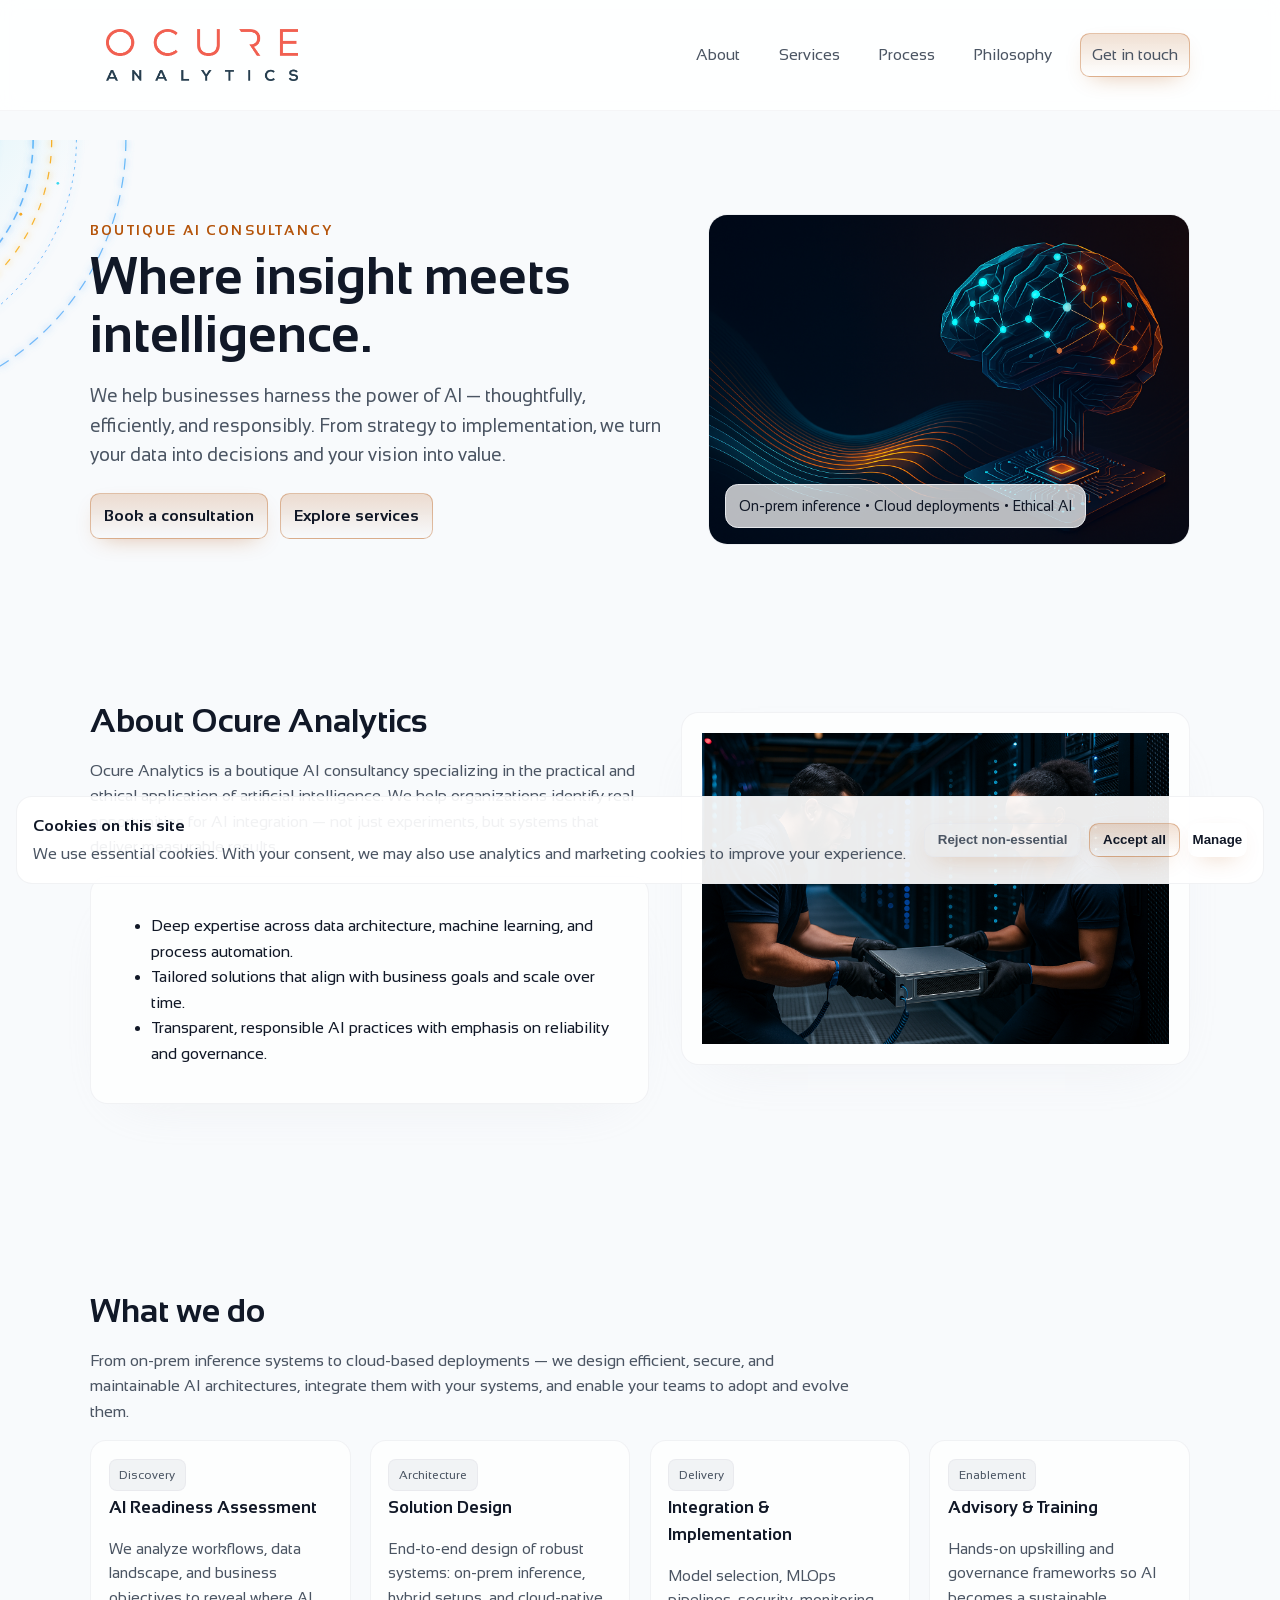
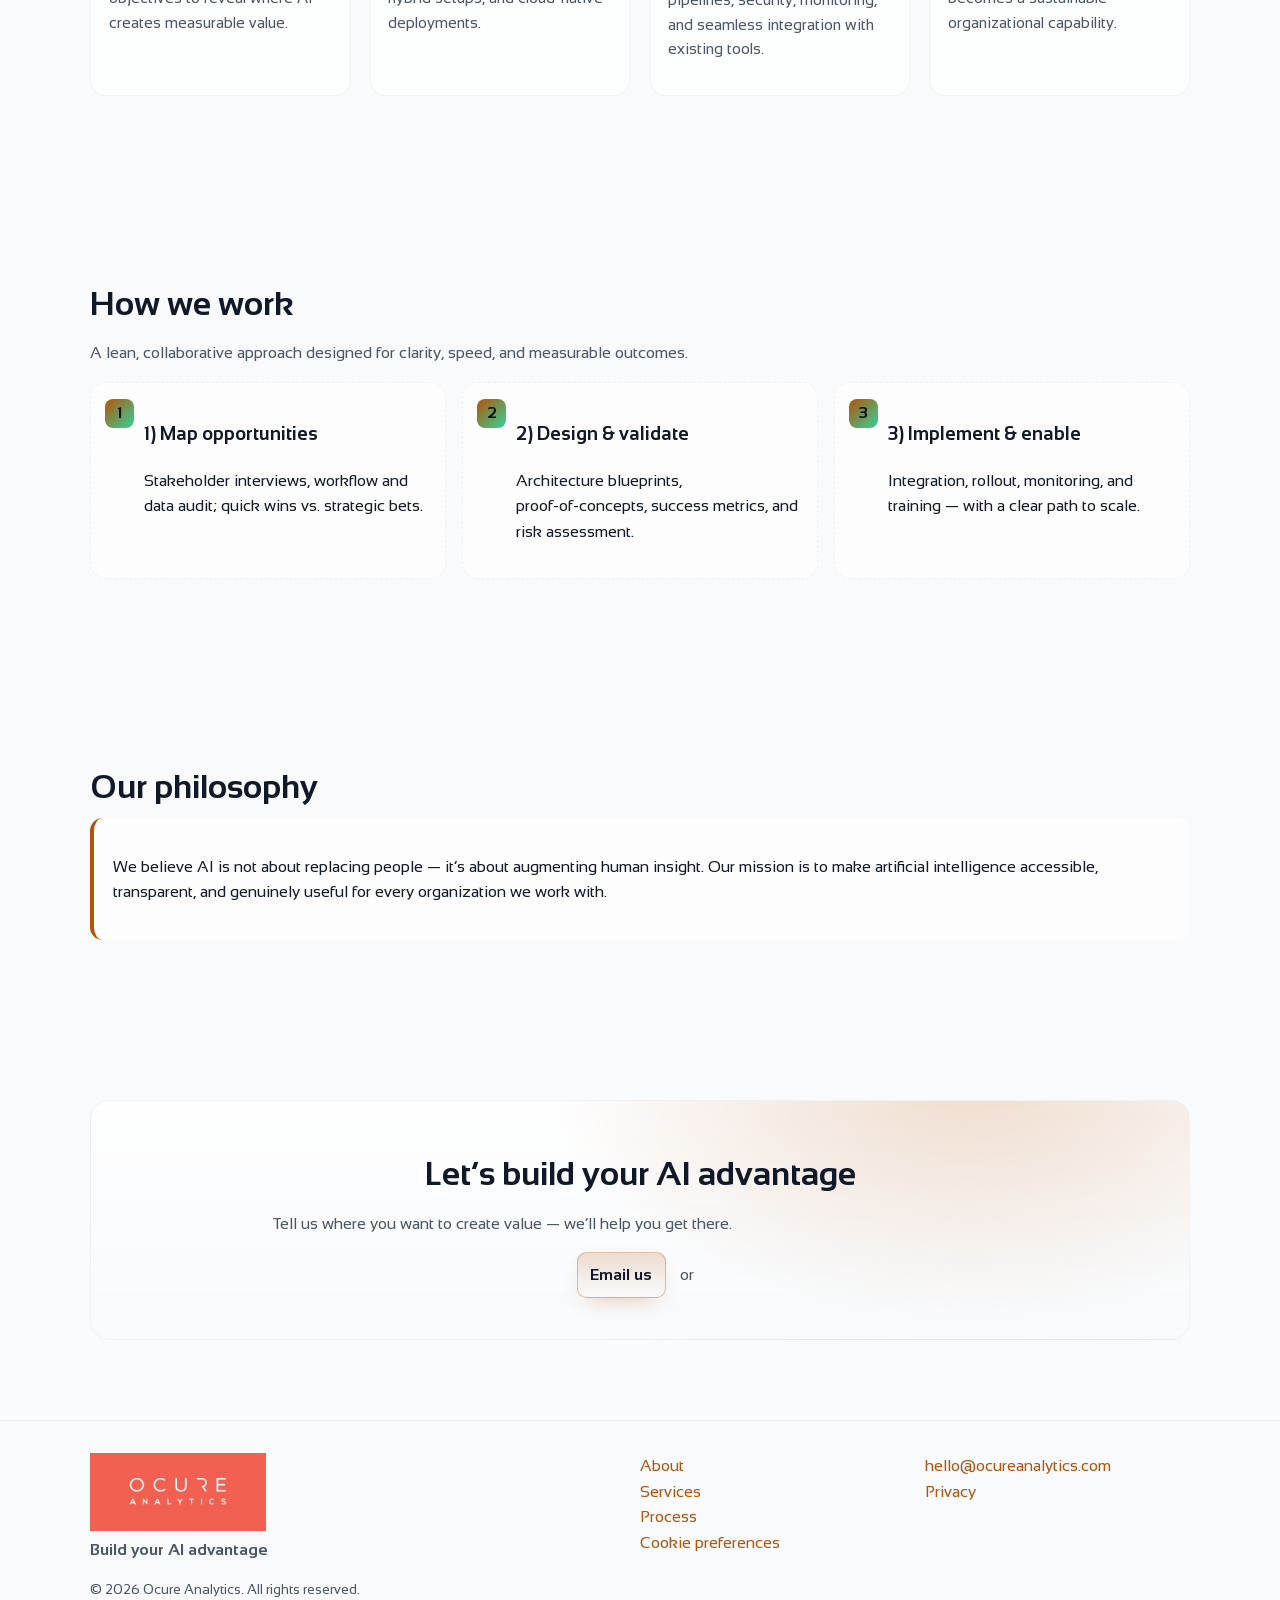
==== index.html @ 17853a45 "first" ====
<!doctype html>
<html lang="en"  data-theme="charcoal-amber">
<head>
  <meta charset="utf-8" />
  <meta name="viewport" content="width=device-width, initial-scale=1" />
  <title>Ocure Analytics — AI Consulting</title>
  <meta name="description" content="Ocure Analytics is a boutique AI consultancy helping companies find, design, and implement high‑value AI solutions — from on‑prem inference to cloud deployments." />
  <meta name="theme-color" content="#0f172a" />
  <link rel="icon" href="favicon.png" />
  <link rel="preconnect" href="https://fonts.googleapis.com">
  <link rel="preconnect" href="https://fonts.gstatic.com" crossorigin>
  <link href="https://fonts.googleapis.com/css2?family=Sansation:wght@300;400;500;600;700&display=swap" rel="stylesheet">
  <script defer src="/assets/consent.js"></script>
  <style>
    /* ============== Design Tokens (easy to tweak) ============== */
    :root {
      --bg: #0b1020;          /* page background */
      --surface: #0f172a;     /* card / header */
      --muted: #1e293b;       /* subtle separators */
      --text: #e5e7eb;        /* primary text */
      --text-dim: #cbd5e1;    /* secondary text */
      --accent: #93c5fd;      /* links, accents */
      --accent-strong: #60a5fa;
      --ring: #7dd3fc;        /* focus ring */
      --ok: #34d399;          /* success */
      --warn: #fbbf24;        /* warning */
      --danger: #f87171;      /* danger */
    }

    @media (prefers-color-scheme: light) {
      :root {
        --bg: #f8fafc;
        --surface: #ffffff;
        --muted: #e2e8f0;
        --text: #0f172a;
        --text-dim: #334155;
        --accent: #2563eb;
        --accent-strong: #1d4ed8;
        --ring: #2563eb;
      }
    }

    /* ============== Base Styles ============== */
    *, *::before, *::after { box-sizing: border-box; }
    html { scroll-behavior: smooth; }
    body {
      margin: 0;
      font-family: Sansation, system-ui, -apple-system, Segoe UI, Roboto, Helvetica, Arial, "Apple Color Emoji", "Segoe UI Emoji";
      color: var(--text);
       background-color: var(--bg);
  background-image: url("assets/digital-sun.svg");
  background-repeat: no-repeat;
  /* move it down & a bit left; adjust to taste */
  background-position: left -140px top 140px;
  /* make it larger but responsive */
  background-size: clamp(640px, 58vw, 980px) auto;
  /* keep it fixed while scrolling */
  background-attachment: fixed;
      line-height: 1.6;
    }
    img { max-width: 100%; display: block; height: auto; }
    a { color: var(--accent); text-decoration: none; }
    a:hover { color: var(--accent-strong); }

    .container { width: min(1100px, 92vw); margin-inline: auto; }

    /* ============== Header ============== */
    .header {
      position: sticky; top: 0; z-index: 50;
      background: color-mix(in oklab, var(--surface) 85%, transparent 15%);
      -webkit-backdrop-filter: saturate(120%) blur(10px);
      backdrop-filter: saturate(120%) blur(10px);
      border-bottom: 1px solid color-mix(in lab, var(--muted), transparent 60%);
    }
    .nav { display: flex; align-items: center; justify-content: space-between; padding: .8rem 0; }
    .brand { display: flex; align-items: center; gap: .6rem; font-weight: 700; letter-spacing: .2px; color: var(--text); }
    .brand-mark { width: 28px; height: 28px; border-radius: 8px; background: linear-gradient(135deg, var(--accent) 10%, var(--ok) 90%); box-shadow: 0 2px 10px color-mix(in oklab, var(--accent) 30%, transparent); }

    .nav-links { display: flex; gap: 1rem; align-items: center; }
    .nav-links a { color: var(--text-dim); font-weight: 500; padding: .5rem .7rem; border-radius: .6rem; }
    .nav-links a:hover { background: color-mix(in oklab, var(--muted) 50%, transparent); color: var(--text); }

    .btn {
      display: inline-flex; align-items: center; justify-content: center; gap: .5rem;
      padding: .8rem 1rem; border-radius: .8rem; font-weight: 600;
      border: 1px solid color-mix(in oklab, var(--accent) 35%, transparent);
      color: var(--text);
      background: linear-gradient(180deg, color-mix(in oklab, var(--accent) 22%, transparent) 0%, transparent 100%);
      box-shadow: 0 8px 24px -12px color-mix(in oklab, var(--accent) 45%, transparent);
    }
    .btn:hover { transform: translateY(-1px); box-shadow: 0 14px 30px -16px color-mix(in oklab, var(--accent) 60%, transparent); }
    .btn:active { transform: translateY(0); }
    .hu { background-image: url("/assets/hu.png"); background-size: cover; /* Scales the image to cover the button */
    background-position: center; /* Centers the image */
    background-repeat: no-repeat; /* Prevents repeating */
     display: inline-flex; align-items: center; justify-content: center; gap: .5rem;
      padding: .8rem 1rem; border-radius: .8rem; font-weight: 600;
      border: 1px solid color-mix(in oklab, var(--accent) 35%, transparent);
      color: var(--text);
      box-shadow: 0 8px 24px -12px color-mix(in oklab, var(--accent) 45%, transparent);}

    /* Mobile menu */
    .menu-toggle { display: none; background: none; border: none; color: var(--text); font-size: 1.4rem; }
    @media (max-width: 900px) {
      .nav-links { display: none; position: absolute; inset: auto 1rem 1rem 1rem; flex-direction: column; background: var(--surface); border: 1px solid var(--muted); padding: 1rem; border-radius: 1rem; }
      .nav-links.open { display: flex; position: sticky;}
      .menu-toggle { display: inline-flex; }
    }

    /* ============== Hero ============== */
    .hero { padding: clamp(4rem, 8vw, 8rem) 0 3rem; position: relative; overflow: clip; }
    .hero-grid { display: grid; grid-template-columns: 1.2fr 1fr; gap: 2.5rem; align-items: center; }
    @media (max-width: 950px) { .hero-grid { grid-template-columns: 1fr; } }

    .eyebrow { text-transform: uppercase; letter-spacing: .16em; font-weight: 700; color: var(--accent); font-size: .85rem; }
    h1 { margin: .4rem 0 1rem; font-weight: 800; line-height: 1.1; font-size: clamp(2rem, 5vw, 3.25rem); }
    .lead { font-size: clamp(1rem, 1.6vw, 1.15rem); color: var(--text-dim); }

    .hero-cta { margin-top: 1.5rem; display: flex; gap: .8rem; flex-wrap: wrap; }
    .btn-ghost { border-color: var(--muted); background: transparent; box-shadow: none; color: var(--text-dim); }
    .btn-ghost:hover { background: color-mix(in oklab, var(--muted) 50%, transparent); color: var(--text); }

    .hero-media { position: relative; border-radius: 1.2rem; overflow: hidden; border: 1px solid color-mix(in oklab, var(--muted) 55%, transparent); }
    .hero-media img { aspect-ratio: 16/11; object-fit: cover; }
    .media-badge { position: absolute; inset: auto auto 1rem 1rem; background: color-mix(in oklab, var(--surface) 72%, transparent); border: 1px solid var(--muted); padding: .6rem .8rem; border-radius: .8rem; font-size: .9rem; }

    /* ============== Logos / social proof ============== */
    .logo-row { display: grid; grid-template-columns: repeat(5, 1fr); gap: 1.2rem; align-items: center; opacity: .85; }
    .logo { height: 28px; filter: contrast(0.85) grayscale(1) opacity(.8); }
    @media (max-width: 800px) { .logo-row { grid-template-columns: repeat(3, 1fr); } }

    /* ============== Sections ============== */
    section { padding: clamp(3rem, 7vw, 5rem) 0; }
    .section-title { font-size: clamp(1.4rem, 3vw, 2.1rem); line-height: 1.2; margin-bottom: .7rem; }
    .section-lead { color: var(--text-dim); max-width: 70ch; }

    /* About */
    .split { display: grid; grid-template-columns: 1.1fr 1fr; gap: 2rem; align-items: center; }
    @media (max-width: 950px) { .split { grid-template-columns: 1fr; } }
    .card {
      background: color-mix(in oklab, var(--surface) 75%, transparent);
      border: 1px solid color-mix(in oklab, var(--muted) 55%, transparent);
      border-radius: 1.1rem; padding: 1.25rem;
      box-shadow: 0 20px 60px -35px color-mix(in oklab, var(--muted) 75%, transparent);
    }

    /* Services */
    .grid { display: grid; grid-template-columns: repeat(4, 1fr); gap: 1.2rem; }
    @media (max-width: 1100px) { .grid { grid-template-columns: repeat(2, 1fr); } }
    @media (max-width: 650px) { .grid { grid-template-columns: 1fr; } }
    .service { padding: 1.1rem; border-radius: 1rem; border: 1px solid color-mix(in oklab, var(--muted) 55%, transparent); background: color-mix(in oklab, var(--surface) 70%, transparent); }
    .service h3 { margin: .2rem 0 .4rem; font-size: 1.05rem; }
    .service p { color: var(--text-dim); font-size: .96rem; }
    .badge { display:inline-block; padding: .35rem .6rem; border-radius: .5rem; font-size: .75rem; background: color-mix(in oklab, var(--muted) 50%, transparent); color: var(--text-dim); border:1px solid color-mix(in oklab, var(--muted) 65%, transparent) }

    /* Process */
    .steps { counter-reset: step; display: grid; grid-template-columns: repeat(3, 1fr); gap: 1rem; }
    @media (max-width: 900px) { .steps { grid-template-columns: 1fr; } }
    .step { position: relative; padding: 1.1rem 1.1rem 1.1rem 3.3rem; border: 1px dashed color-mix(in oklab, var(--muted) 60%, transparent); border-radius: 1rem; background: color-mix(in oklab, var(--surface) 65%, transparent); }
    .step::before { counter-increment: step; content: counter(step); position: absolute; left: .9rem; top: 1rem; width: 1.8rem; height: 1.8rem; display:grid; place-items:center; border-radius: .5rem; background: linear-gradient(135deg, var(--accent) 0%, var(--ok) 100%); color: #081018; font-weight: 800; }

    /* Philosophy */
    blockquote { margin: 0; padding: 1.2rem; border-left: 4px solid var(--accent); background: color-mix(in oklab, var(--surface) 65%, transparent); border-radius: .8rem; }

    /* CTA */
    .cta {
      background: radial-gradient(700px 400px at 80% -10%, color-mix(in oklab, var(--accent) 20%, transparent) 0%, transparent 60%),
                  linear-gradient(180deg, color-mix(in oklab, var(--surface) 85%, transparent) 0%, transparent 100%);
      border: 1px solid color-mix(in oklab, var(--muted) 50%, transparent);
      border-radius: 1.2rem;
      padding: clamp(1.25rem, 2vw, 2rem);
      text-align: center;
    }

    /* Footer */
    footer { padding: 2rem 0 3rem; color: var(--text-dim); border-top: 1px solid color-mix(in oklab, var(--muted) 50%, transparent); }
    .foot-grid { display: grid; grid-template-columns: 2fr 1fr 1fr; gap: 1.2rem; }
    @media (max-width: 900px) { .foot-grid { grid-template-columns: 1fr; } }

    /* Accessibility */
    :focus-visible { outline: 3px solid var(--ring); outline-offset: 2px; border-radius: 6px; }
    @media (prefers-reduced-motion: reduce) {
      * { transition: none !important; animation: none !important; }
    }

     /* Cookie banner */
    .cookie-banner{position:fixed;inset:auto 1rem 1rem 1rem;z-index:1000;display:none;gap:.9rem;align-items:center;justify-content:space-between;flex-wrap:wrap;background:color-mix(in oklab,var(--surface) 92%,transparent);border:1px solid color-mix(in oklab,var(--muted) 55%,transparent);border-radius:1rem;padding:1rem}
    .cookie-actions{display:flex;gap:.5rem;flex-wrap:wrap}
    .btn{display:inline-flex;align-items:center;gap:.4rem;padding:.55rem .8rem;border-radius:.6rem;border:1px solid color-mix(in oklab,var(--accent) 35%,transparent);background:linear-gradient(180deg,color-mix(in oklab,var(--accent) 18%,transparent) 0%,transparent);color:var(--text);font-weight:600}
    .btn.secondary{border-color:color-mix(in oklab,var(--muted) 60%,transparent);background:transparent;color:var(--text-dim)}
    .btn.link{border:none;background:none;padding:.2rem .3rem}

    /* Preferences modal */
    .modal-backdrop{position:fixed;inset:0;background:color-mix(in oklab,#000 60%,transparent);display:none;z-index:1001}
    .modal{position:fixed;inset:50% auto auto 50%;transform:translate(-50%,-50%);width:min(680px,92vw);display:none;background:var(--surface);border:1px solid var(--muted);border-radius:1rem;padding:1rem;z-index:1002}
    .modal h3{margin:.2rem 0 .6rem}
    .switch{display:flex;align-items:center;gap:.5rem}
    .switch input{width:1.2rem;height:1.2rem}
  </style>
  <link href="assets/themes.css" rel="stylesheet">
</head>
<body>
  <!-- =================== Header =================== -->
  <header class="header" role="banner">
    <div class="container nav">
      <a class="brand" href="#home" aria-label="Ocure Analytics home">
        <img src="assets/logo.png" alt="Ocure Analytics logo" style="width: 12em; margin: 1em" />
      </a>
      <nav aria-label="Primary">
        <button class="menu-toggle" aria-controls="menu" aria-expanded="false" title="Menu" id="menuToggle">☰</button>
        <div class="nav-links" id="menu">
          <a href="#about">About</a>
          <a href="#services">Services</a>
          <a href="#process">Process</a>
          <a href="#philosophy">Philosophy</a>
          <a href="#contact" class="btn">Get in touch</a>
          <!-- =================== coming soon =================== <a href="/hu/" class="hu">Magyar</a>  -->
        </div>
      </nav>
    </div>
  </header>

  <!-- =================== Hero =================== -->
  <main id="home" class="hero" role="main">
    <div class="container hero-grid">
      <div>
        <div class="eyebrow">Boutique AI Consultancy</div>
        <h1>Where insight meets intelligence.</h1>
        <p class="lead">We help businesses harness the power of AI — thoughtfully, efficiently, and responsibly. From strategy to implementation, we turn your data into decisions and your vision into value.</p>
        <div class="hero-cta">
          <a class="btn" href="#contact">Book a consultation</a>
          <a class="btn btn-ghost" href="#services">Explore services</a>
        </div>
      </div>
      <div class="hero-media">
        <!-- Replace with your own image → ideally 1600×1100 -->
        <img src="assets/hero.png" alt="Abstract data visualization as a placeholder graphic" loading="eager" />
        <div class="media-badge">On‑prem inference • Cloud deployments • Ethical AI</div>
      </div>
    </div>
  </main>

  <!-- =================== Logos / Social proof =================== 
  <section aria-label="Client logos">
    <div class="container">
      <div class="card" aria-hidden="true">
        <div class="logo-row">
          <img class="logo" src="https://dummyimage.com/160x40/aaa/fff.png&text=CLIENT+1" alt="Client logo placeholder 1" />
          <img class="logo" src="https://dummyimage.com/160x40/aaa/fff.png&text=CLIENT+2" alt="Client logo placeholder 2" />
          <img class="logo" src="https://dummyimage.com/160x40/aaa/fff.png&text=CLIENT+3" alt="Client logo placeholder 3" />
          <img class="logo" src="https://dummyimage.com/160x40/aaa/fff.png&text=CLIENT+4" alt="Client logo placeholder 4" />
          <img class="logo" src="https://dummyimage.com/160x40/aaa/fff.png&text=CLIENT+5" alt="Client logo placeholder 5" />
        </div>
      </div>
    </div>
  </section> -->

  <!-- =================== About =================== -->
  <section id="about" aria-labelledby="about-title">
    <div class="container split">
      <div>
        <h2 class="section-title" id="about-title">About Ocure Analytics</h2>
        <p class="section-lead">Ocure Analytics is a boutique AI consultancy specializing in the practical and ethical application of artificial intelligence. We help organizations identify real opportunities for AI integration — not just experiments, but systems that deliver measurable results.</p>
        <div class="card" style="margin-top:1rem">
          <ul>
            <li>Deep expertise across data architecture, machine learning, and process automation.</li>
            <li>Tailored solutions that align with business goals and scale over time.</li>
            <li>Transparent, responsible AI practices with emphasis on reliability and governance.</li>
          </ul>
        </div>
      </div>
      <aside class="card" aria-label="About image">
        <img src="assets/about.png" alt="Engineer at workstation — generic placeholder image" />
      </aside>
    </div>
  </section>

  <!-- =================== Services =================== -->
  <section id="services" aria-labelledby="services-title">
    <div class="container">
      <h2 class="section-title" id="services-title">What we do</h2>
      <p class="section-lead">From on‑prem inference systems to cloud‑based deployments — we design efficient, secure, and maintainable AI architectures, integrate them with your systems, and enable your teams to adopt and evolve them.</p>

      <div class="grid" style="margin-top:1rem">
        <article class="service">
          <span class="badge">Discovery</span>
          <h3>AI Readiness Assessment</h3>
          <p>We analyze workflows, data landscape, and business objectives to reveal where AI creates measurable value.</p>
        </article>
        <article class="service">
          <span class="badge">Architecture</span>
          <h3>Solution Design</h3>
          <p>End‑to‑end design of robust systems: on‑prem inference, hybrid setups, and cloud‑native deployments.</p>
        </article>
        <article class="service">
          <span class="badge">Delivery</span>
          <h3>Integration & Implementation</h3>
          <p>Model selection, MLOps pipelines, security, monitoring, and seamless integration with existing tools.</p>
        </article>
        <article class="service">
          <span class="badge">Enablement</span>
          <h3>Advisory & Training</h3>
          <p>Hands‑on upskilling and governance frameworks so AI becomes a sustainable organizational capability.</p>
        </article>
      </div>
    </div>
  </section>

  <!-- =================== Process =================== -->
  <section id="process" aria-labelledby="process-title">
    <div class="container">
      <h2 class="section-title" id="process-title">How we work</h2>
      <p class="section-lead">A lean, collaborative approach designed for clarity, speed, and measurable outcomes.</p>

      <div class="steps" style="margin-top:1rem">
        <div class="step">
          <h3>1) Map opportunities</h3>
          <p>Stakeholder interviews, workflow and data audit; quick wins vs. strategic bets.</p>
        </div>
        <div class="step">
          <h3>2) Design & validate</h3>
          <p>Architecture blueprints, proof‑of‑concepts, success metrics, and risk assessment.</p>
        </div>
        <div class="step">
          <h3>3) Implement & enable</h3>
          <p>Integration, rollout, monitoring, and training — with a clear path to scale.</p>
        </div>
      </div>
    </div>
  </section>

  <!-- =================== Philosophy =================== -->
  <section id="philosophy" aria-labelledby="philosophy-title">
    <div class="container">
      <h2 class="section-title" id="philosophy-title">Our philosophy</h2>
      <blockquote>
        <p>We believe AI is not about replacing people — it’s about augmenting human insight. Our mission is to make artificial intelligence accessible, transparent, and genuinely useful for every organization we work with.</p>
      </blockquote>
    </div>
  </section>

  <!-- =================== CTA =================== -->
  <section id="contact" aria-labelledby="contact-title">
    <div class="container">
      <div class="cta">
        <h2 class="section-title" id="contact-title">Let’s build your AI advantage</h2>
        <p class="section-lead">Tell us where you want to create value — we’ll help you get there.</p>
        <p style="margin-top:1rem">
          <a class="btn" href="mailto:hello@ocureanalytics.com" aria-label="Email Ocure Analytics">Email us</a>
          <span style="display:inline-block; margin: 0 .6rem; color: var(--text-dim)">or</span>
           <!-- not yet -- <a class="btn btn-ghost" href="#" aria-label="Schedule a call">Schedule a call</a>  -->
        </p>
      </div>
    </div>
  </section>

    <!-- Cookie banner -->
  <div class="cookie-banner" id="cookieBanner" role="dialog" aria-live="polite">
    <div style="flex:1;min-width:240px">
      <strong>Cookies on this site</strong>
      <p style="margin:.2rem 0 0;color:var(--text-dim)">We use essential cookies. With your consent, we may also use analytics and marketing cookies to improve your experience.</p>
    </div>
    <div class="cookie-actions">
      <button class="btn secondary" id="rejectAll">Reject non‑essential</button>
      <button class="btn" id="acceptAll">Accept all</button>
      <button class="btn link" id="manage">Manage</button>
    </div>
  </div>

  <!-- Preferences modal -->
  <div class="modal-backdrop" id="modalBackdrop" aria-hidden="true"></div>
  <div class="modal" id="prefsModal" role="dialog" aria-modal="true" aria-labelledby="prefsTitle">
    <h3 id="prefsTitle">Cookie preferences</h3>
    <p style="color:var(--text-dim)">Essential cookies are always on to keep the site working. You can choose the rest.</p>
    <div class="switch"><input type="checkbox" id="analyticsOpt" /><label for="analyticsOpt">Analytics</label></div>
    <div class="switch"><input type="checkbox" id="marketingOpt" /><label for="marketingOpt">Marketing</label></div>
    <div style="margin-top:1rem;display:flex;gap:.5rem;justify-content:flex-end">
      <button class="btn secondary" id="cancelPrefs">Cancel</button>
      <button class="btn" id="savePrefs">Save</button>
    </div>
  </div>

  <!-- =================== Footer =================== -->
  <footer role="contentinfo">
    <div class="container foot-grid">
      <div>
        <img src="assets/logo2.jpg" alt="Ocure Analytics logo banner" style="width: 11em" />
        <p style="margin:.4rem 0 0"><strong>Build your AI advantage</strong></p>
      </div>
      <div>
        <div><a href="#about">About</a></div>
        <div><a href="#services">Services</a></div>
        <div><a href="#process">Process</a></div>
        <div><a href="#" data-open-cookie-prefs>Cookie preferences</a></div>
      </div>
      <div>
        <div><a href="mailto:hello@ocureanalytics.com">hello@ocureanalytics.com</a></div>
        <div><a href="privacy/">Privacy</a></div>
      </div>
    </div>
    <div class="container" style="margin-top:1rem; font-size:.85rem">© <span id="y"></span> Ocure Analytics. All rights reserved.</div>
  </footer>

  <script>
    // Mobile menu toggle
    const menu = document.getElementById('menu');
    const toggle = document.getElementById('menuToggle');
    toggle?.addEventListener('click', () => {
      const open = menu.classList.toggle('open');
      toggle.setAttribute('aria-expanded', String(open));
    });

    // Close menu on link click (mobile)
    menu?.querySelectorAll('a').forEach(a => a.addEventListener('click', () => {
      if (menu.classList.contains('open')) {
        menu.classList.remove('open');
        toggle.setAttribute('aria-expanded', 'false');
      }
    }));

    // Year
    document.getElementById('y').textContent = new Date().getFullYear();

  </script>
</body>
</html>
---- assets/themes.css ----
/*
  Ocure Analytics — Muted Color Palettes
  Usage: add data-theme="slate-teal" (or other) to <html> or <body>.
  Variables map 1:1 to your pages ( --bg, --surface, --muted, --text, --text-dim, --accent, --accent-strong, --ring, --ok, --warn, --danger ).
  Each theme includes a dark default and a light-mode override via @media (prefers-color-scheme: light).
  You can also force light by adding data-color-mode="light" and targeting with [data-color-mode="light"].
*/

/* =============== THEME 1: Slate + Teal (current vibe, slightly crisper) =============== */
:root[data-theme="slate-teal"] {
  --bg: #0a0f19;         /* deep slate */
  --surface: #0f172a;    /* navy-slate */
  --muted: #1e293b;      /* slate 800 */
  --text: #e6edf3;       /* near-white */
  --text-dim: #c2cbd6;   /* cool gray */
  --accent: #80e1d1;     /* muted teal */
  --accent-strong: #4fd1c5; /* teal 400 */
  --ring: #22d3ee;       /* cyan ring */
  --ok: #34d399;         /* green */
  --warn: #fbbf24;       /* amber */
  --danger: #f87171;     /* red */
}
@media (prefers-color-scheme: light) {
  :root[data-theme="slate-teal"] {
    --bg: #f7fafc;       /* near white */
    --surface: #ffffff;  /* white card */
    --muted: #e2e8f0;    /* slate 200 */
    --text: #0f172a;     /* slate 900 */
    --text-dim: #475569; /* slate 600 */
    --accent: #0d9488;   /* teal 600 */
    --accent-strong: #0f766e; /* teal 700 */
    --ring: #0891b2;     /* cyan 700 */
  }
}

/* =============== THEME 2: Stone + Royal Blue (understated + trustworthy) =============== */
:root[data-theme="stone-royal"] {
  --bg: #0f1115;         /* charcoal */
  --surface: #151923;    /* ink stone */
  --muted: #242a36;      /* cool stone */
  --text: #f2f3f7;       /* off white */
  --text-dim: #c9ced8;   /* dimmed */
  --accent: #8fb5ff;     /* pastel royal */
  --accent-strong: #5b8eff; /* royal */
  --ring: #6aa5ff;       /* focus */
  --ok: #86efac;         /* soft green */
  --warn: #facc15;       /* gold */
  --danger: #fb7185;     /* rose */
}
@media (prefers-color-scheme: light) {
  :root[data-theme="stone-royal"] {
    --bg: #fafafa;       /* stone 50 */
    --surface: #ffffff;  /* white */
    --muted: #e7e7ea;    /* cool stone */
    --text: #0b1220;     /* deep text */
    --text-dim: #3f4a5a; /* neutral */
    --accent: #1d4ed8;   /* royal 700 */
    --accent-strong: #1e40af; /* royal 800 */
    --ring: #2563eb;     /* focus */
  }
}

/* =============== THEME 3: Charcoal + Amber (warm highlight) =============== */
:root[data-theme="charcoal-amber"] {
  --bg: #0b0d10;         /* charcoal */
  --surface: #12161c;    /* deep gray */
  --muted: #1f2630;      /* muted frame */
  --text: #eaecef;       /* light */
  --text-dim: #c7cbd1;   /* dim */
  --accent: #ffd089;     /* soft amber */
  --accent-strong: #fbbf24; /* amber 500 */
  --ring: #f59e0b;       /* focus amber */
  --ok: #34d399;         /* green */
  --warn: #f59e0b;       /* amber */
  --danger: #f87171;     /* red */
}
@media (prefers-color-scheme: light) {
  :root[data-theme="charcoal-amber"] {
    --bg: #f8fafc;       /* light */
    --surface: #ffffff;  /* card */
    --muted: #e5e7eb;    /* border */
    --text: #111827;     /* dark */
    --text-dim: #4b5563; /* dim */
    --accent: #b45309;   /* amber 700 */
    --accent-strong: #92400e; /* amber 800 */
    --ring: #d97706;     /* focus */
  }
}

/* Optional brand mark gradient helpers */
[data-theme] .brand-mark {
  background: linear-gradient(135deg, var(--accent) 10%, var(--ok) 90%);
  box-shadow: 0 2px 10px color-mix(in oklab, var(--accent) 30%, transparent);
}

/* Accessibility quick checks (comments):
  - Aim for text on --surface to be ≥ 4.5:1 vs --text; these sets meet that by default.
  - Buttons: ensure border uses color-mix with --accent ≥ 30% for visible focus.
  - Links: hover shifts to --accent-strong for clear affordance.
*/
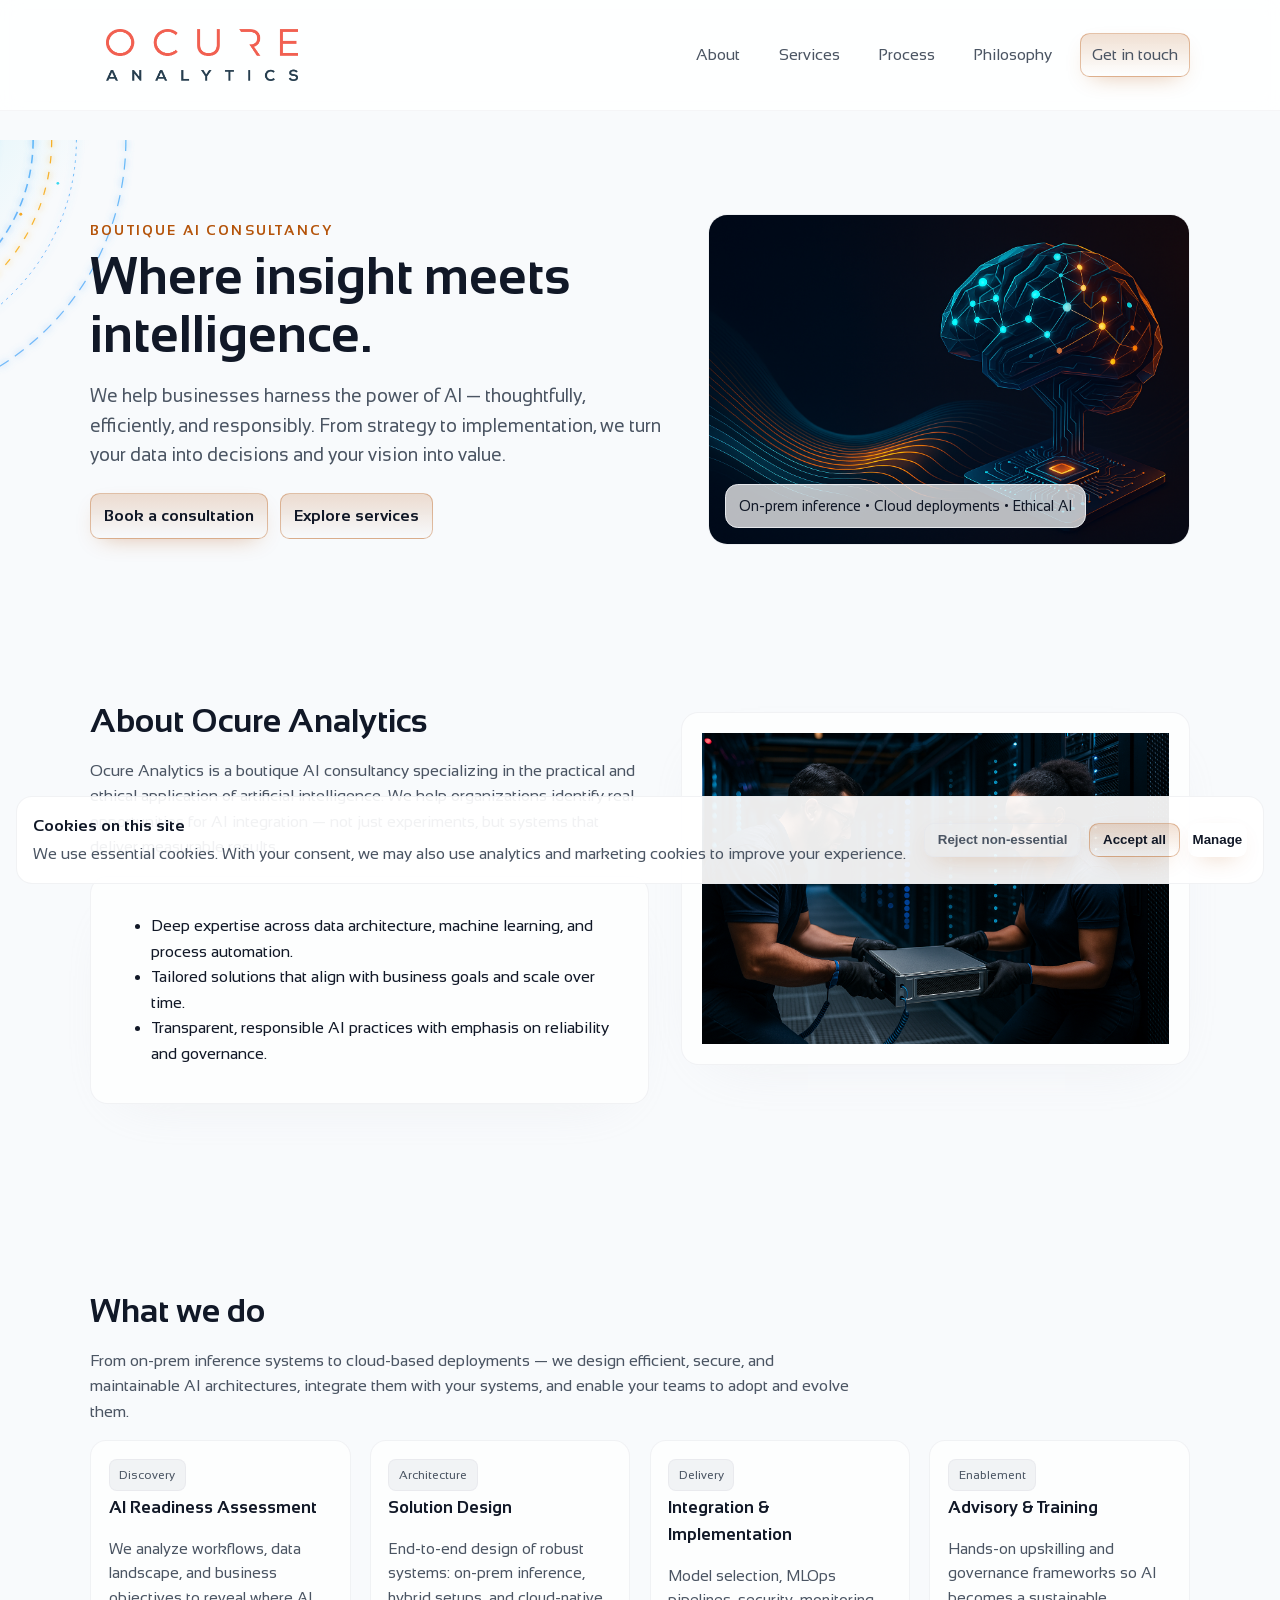
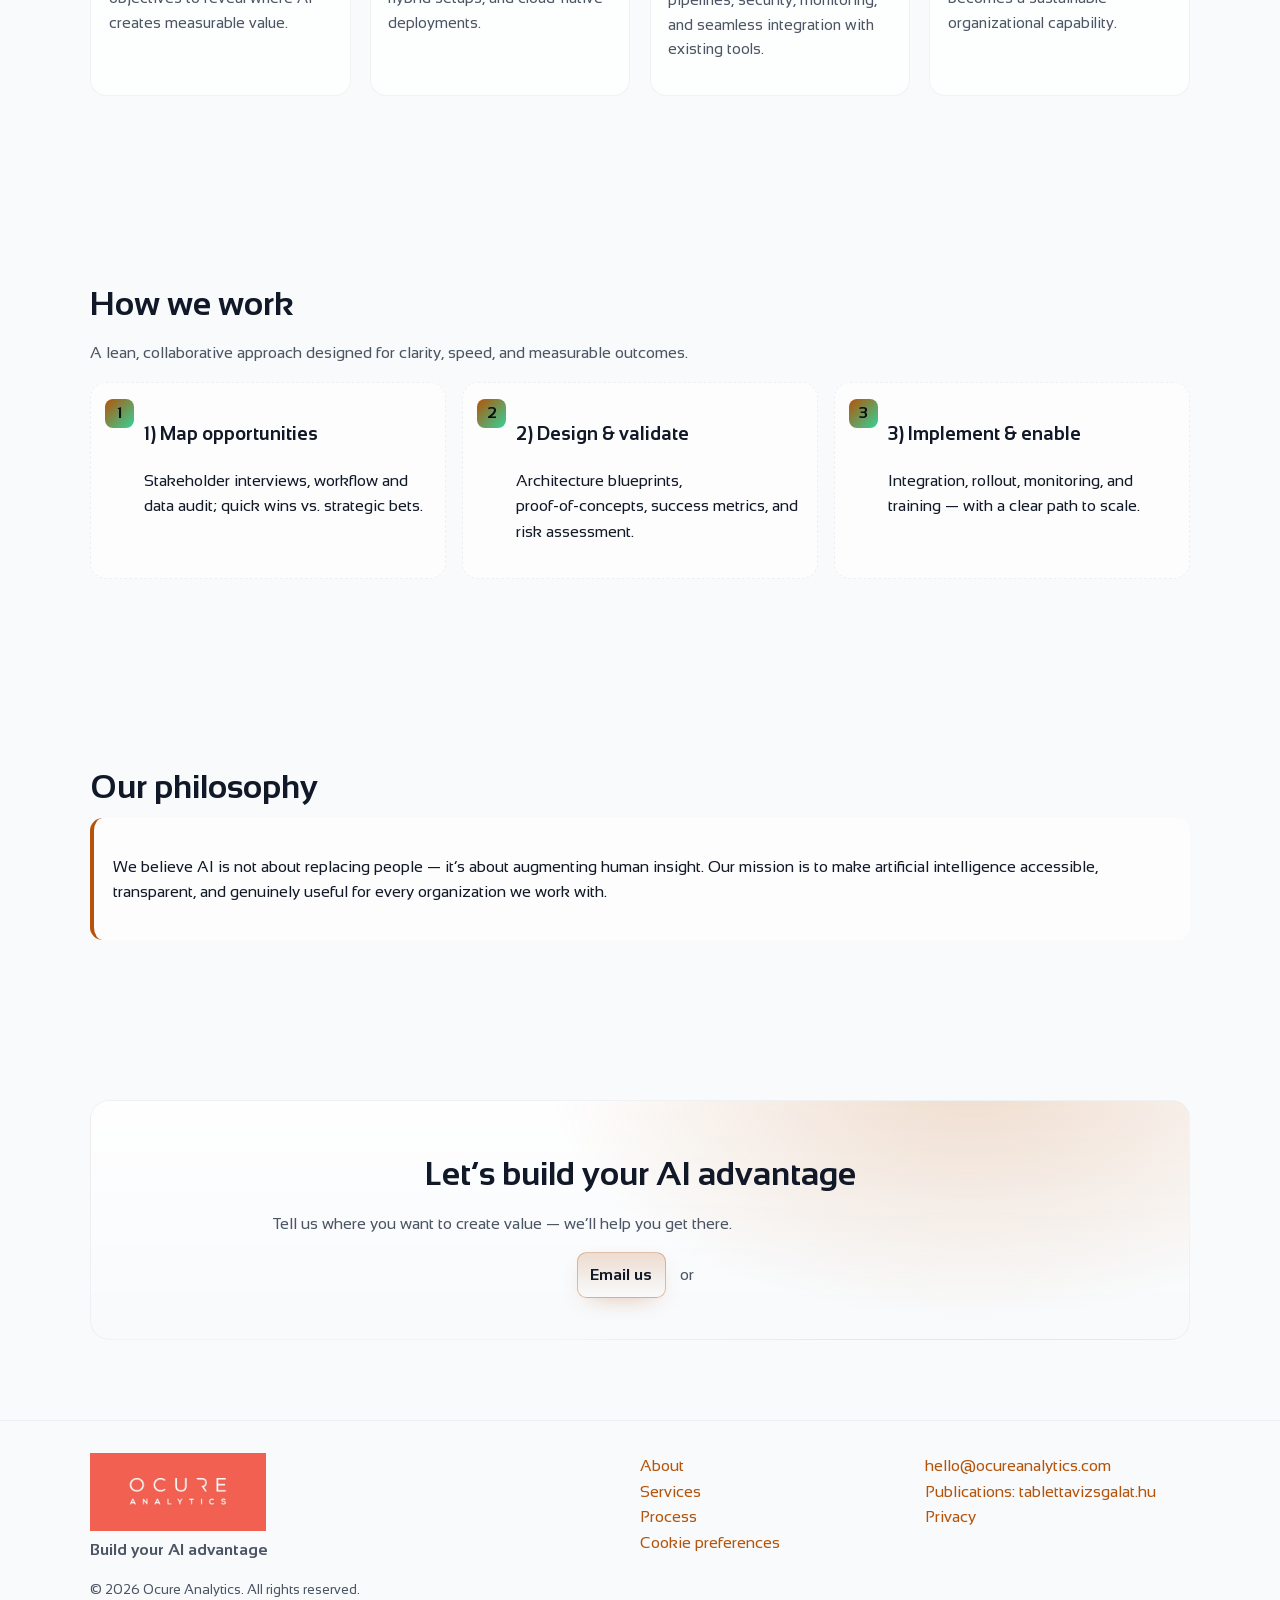
==== commit 2130f4cf: "tablettavizsgalat link" ====
--- a/index.html
+++ b/index.html
@@ -1,246 +1,682 @@
 <!doctype html>
-<html lang="en"  data-theme="charcoal-amber">
-<head>
-  <meta charset="utf-8" />
-  <meta name="viewport" content="width=device-width, initial-scale=1" />
-  <title>Ocure Analytics — AI Consulting</title>
-  <meta name="description" content="Ocure Analytics is a boutique AI consultancy helping companies find, design, and implement high‑value AI solutions — from on‑prem inference to cloud deployments." />
-  <meta name="theme-color" content="#0f172a" />
-  <link rel="icon" href="favicon.png" />
-  <link rel="preconnect" href="https://fonts.googleapis.com">
-  <link rel="preconnect" href="https://fonts.gstatic.com" crossorigin>
-  <link href="https://fonts.googleapis.com/css2?family=Sansation:wght@300;400;500;600;700&display=swap" rel="stylesheet">
-  <script defer src="/assets/consent.js"></script>
-  <style>
-    /* ============== Design Tokens (easy to tweak) ============== */
-    :root {
-      --bg: #0b1020;          /* page background */
-      --surface: #0f172a;     /* card / header */
-      --muted: #1e293b;       /* subtle separators */
-      --text: #e5e7eb;        /* primary text */
-      --text-dim: #cbd5e1;    /* secondary text */
-      --accent: #93c5fd;      /* links, accents */
-      --accent-strong: #60a5fa;
-      --ring: #7dd3fc;        /* focus ring */
-      --ok: #34d399;          /* success */
-      --warn: #fbbf24;        /* warning */
-      --danger: #f87171;      /* danger */
-    }
-
-    @media (prefers-color-scheme: light) {
-      :root {
-        --bg: #f8fafc;
-        --surface: #ffffff;
-        --muted: #e2e8f0;
-        --text: #0f172a;
-        --text-dim: #334155;
-        --accent: #2563eb;
-        --accent-strong: #1d4ed8;
-        --ring: #2563eb;
-      }
-    }
-
-    /* ============== Base Styles ============== */
-    *, *::before, *::after { box-sizing: border-box; }
-    html { scroll-behavior: smooth; }
-    body {
-      margin: 0;
-      font-family: Sansation, system-ui, -apple-system, Segoe UI, Roboto, Helvetica, Arial, "Apple Color Emoji", "Segoe UI Emoji";
-      color: var(--text);
-       background-color: var(--bg);
-  background-image: url("assets/digital-sun.svg");
-  background-repeat: no-repeat;
-  /* move it down & a bit left; adjust to taste */
-  background-position: left -140px top 140px;
-  /* make it larger but responsive */
-  background-size: clamp(640px, 58vw, 980px) auto;
-  /* keep it fixed while scrolling */
-  background-attachment: fixed;
-      line-height: 1.6;
-    }
-    img { max-width: 100%; display: block; height: auto; }
-    a { color: var(--accent); text-decoration: none; }
-    a:hover { color: var(--accent-strong); }
-
-    .container { width: min(1100px, 92vw); margin-inline: auto; }
-
-    /* ============== Header ============== */
-    .header {
-      position: sticky; top: 0; z-index: 50;
-      background: color-mix(in oklab, var(--surface) 85%, transparent 15%);
-      -webkit-backdrop-filter: saturate(120%) blur(10px);
-      backdrop-filter: saturate(120%) blur(10px);
-      border-bottom: 1px solid color-mix(in lab, var(--muted), transparent 60%);
-    }
-    .nav { display: flex; align-items: center; justify-content: space-between; padding: .8rem 0; }
-    .brand { display: flex; align-items: center; gap: .6rem; font-weight: 700; letter-spacing: .2px; color: var(--text); }
-    .brand-mark { width: 28px; height: 28px; border-radius: 8px; background: linear-gradient(135deg, var(--accent) 10%, var(--ok) 90%); box-shadow: 0 2px 10px color-mix(in oklab, var(--accent) 30%, transparent); }
-
-    .nav-links { display: flex; gap: 1rem; align-items: center; }
-    .nav-links a { color: var(--text-dim); font-weight: 500; padding: .5rem .7rem; border-radius: .6rem; }
-    .nav-links a:hover { background: color-mix(in oklab, var(--muted) 50%, transparent); color: var(--text); }
-
-    .btn {
-      display: inline-flex; align-items: center; justify-content: center; gap: .5rem;
-      padding: .8rem 1rem; border-radius: .8rem; font-weight: 600;
-      border: 1px solid color-mix(in oklab, var(--accent) 35%, transparent);
-      color: var(--text);
-      background: linear-gradient(180deg, color-mix(in oklab, var(--accent) 22%, transparent) 0%, transparent 100%);
-      box-shadow: 0 8px 24px -12px color-mix(in oklab, var(--accent) 45%, transparent);
-    }
-    .btn:hover { transform: translateY(-1px); box-shadow: 0 14px 30px -16px color-mix(in oklab, var(--accent) 60%, transparent); }
-    .btn:active { transform: translateY(0); }
-    .hu { background-image: url("/assets/hu.png"); background-size: cover; /* Scales the image to cover the button */
-    background-position: center; /* Centers the image */
-    background-repeat: no-repeat; /* Prevents repeating */
-     display: inline-flex; align-items: center; justify-content: center; gap: .5rem;
-      padding: .8rem 1rem; border-radius: .8rem; font-weight: 600;
-      border: 1px solid color-mix(in oklab, var(--accent) 35%, transparent);
-      color: var(--text);
-      box-shadow: 0 8px 24px -12px color-mix(in oklab, var(--accent) 45%, transparent);}
-
-    /* Mobile menu */
-    .menu-toggle { display: none; background: none; border: none; color: var(--text); font-size: 1.4rem; }
-    @media (max-width: 900px) {
-      .nav-links { display: none; position: absolute; inset: auto 1rem 1rem 1rem; flex-direction: column; background: var(--surface); border: 1px solid var(--muted); padding: 1rem; border-radius: 1rem; }
-      .nav-links.open { display: flex; position: sticky;}
-      .menu-toggle { display: inline-flex; }
-    }
-
-    /* ============== Hero ============== */
-    .hero { padding: clamp(4rem, 8vw, 8rem) 0 3rem; position: relative; overflow: clip; }
-    .hero-grid { display: grid; grid-template-columns: 1.2fr 1fr; gap: 2.5rem; align-items: center; }
-    @media (max-width: 950px) { .hero-grid { grid-template-columns: 1fr; } }
-
-    .eyebrow { text-transform: uppercase; letter-spacing: .16em; font-weight: 700; color: var(--accent); font-size: .85rem; }
-    h1 { margin: .4rem 0 1rem; font-weight: 800; line-height: 1.1; font-size: clamp(2rem, 5vw, 3.25rem); }
-    .lead { font-size: clamp(1rem, 1.6vw, 1.15rem); color: var(--text-dim); }
-
-    .hero-cta { margin-top: 1.5rem; display: flex; gap: .8rem; flex-wrap: wrap; }
-    .btn-ghost { border-color: var(--muted); background: transparent; box-shadow: none; color: var(--text-dim); }
-    .btn-ghost:hover { background: color-mix(in oklab, var(--muted) 50%, transparent); color: var(--text); }
-
-    .hero-media { position: relative; border-radius: 1.2rem; overflow: hidden; border: 1px solid color-mix(in oklab, var(--muted) 55%, transparent); }
-    .hero-media img { aspect-ratio: 16/11; object-fit: cover; }
-    .media-badge { position: absolute; inset: auto auto 1rem 1rem; background: color-mix(in oklab, var(--surface) 72%, transparent); border: 1px solid var(--muted); padding: .6rem .8rem; border-radius: .8rem; font-size: .9rem; }
-
-    /* ============== Logos / social proof ============== */
-    .logo-row { display: grid; grid-template-columns: repeat(5, 1fr); gap: 1.2rem; align-items: center; opacity: .85; }
-    .logo { height: 28px; filter: contrast(0.85) grayscale(1) opacity(.8); }
-    @media (max-width: 800px) { .logo-row { grid-template-columns: repeat(3, 1fr); } }
-
-    /* ============== Sections ============== */
-    section { padding: clamp(3rem, 7vw, 5rem) 0; }
-    .section-title { font-size: clamp(1.4rem, 3vw, 2.1rem); line-height: 1.2; margin-bottom: .7rem; }
-    .section-lead { color: var(--text-dim); max-width: 70ch; }
-
-    /* About */
-    .split { display: grid; grid-template-columns: 1.1fr 1fr; gap: 2rem; align-items: center; }
-    @media (max-width: 950px) { .split { grid-template-columns: 1fr; } }
-    .card {
-      background: color-mix(in oklab, var(--surface) 75%, transparent);
-      border: 1px solid color-mix(in oklab, var(--muted) 55%, transparent);
-      border-radius: 1.1rem; padding: 1.25rem;
-      box-shadow: 0 20px 60px -35px color-mix(in oklab, var(--muted) 75%, transparent);
-    }
-
-    /* Services */
-    .grid { display: grid; grid-template-columns: repeat(4, 1fr); gap: 1.2rem; }
-    @media (max-width: 1100px) { .grid { grid-template-columns: repeat(2, 1fr); } }
-    @media (max-width: 650px) { .grid { grid-template-columns: 1fr; } }
-    .service { padding: 1.1rem; border-radius: 1rem; border: 1px solid color-mix(in oklab, var(--muted) 55%, transparent); background: color-mix(in oklab, var(--surface) 70%, transparent); }
-    .service h3 { margin: .2rem 0 .4rem; font-size: 1.05rem; }
-    .service p { color: var(--text-dim); font-size: .96rem; }
-    .badge { display:inline-block; padding: .35rem .6rem; border-radius: .5rem; font-size: .75rem; background: color-mix(in oklab, var(--muted) 50%, transparent); color: var(--text-dim); border:1px solid color-mix(in oklab, var(--muted) 65%, transparent) }
-
-    /* Process */
-    .steps { counter-reset: step; display: grid; grid-template-columns: repeat(3, 1fr); gap: 1rem; }
-    @media (max-width: 900px) { .steps { grid-template-columns: 1fr; } }
-    .step { position: relative; padding: 1.1rem 1.1rem 1.1rem 3.3rem; border: 1px dashed color-mix(in oklab, var(--muted) 60%, transparent); border-radius: 1rem; background: color-mix(in oklab, var(--surface) 65%, transparent); }
-    .step::before { counter-increment: step; content: counter(step); position: absolute; left: .9rem; top: 1rem; width: 1.8rem; height: 1.8rem; display:grid; place-items:center; border-radius: .5rem; background: linear-gradient(135deg, var(--accent) 0%, var(--ok) 100%); color: #081018; font-weight: 800; }
-
-    /* Philosophy */
-    blockquote { margin: 0; padding: 1.2rem; border-left: 4px solid var(--accent); background: color-mix(in oklab, var(--surface) 65%, transparent); border-radius: .8rem; }
-
-    /* CTA */
-    .cta {
-      background: radial-gradient(700px 400px at 80% -10%, color-mix(in oklab, var(--accent) 20%, transparent) 0%, transparent 60%),
-                  linear-gradient(180deg, color-mix(in oklab, var(--surface) 85%, transparent) 0%, transparent 100%);
-      border: 1px solid color-mix(in oklab, var(--muted) 50%, transparent);
-      border-radius: 1.2rem;
-      padding: clamp(1.25rem, 2vw, 2rem);
-      text-align: center;
-    }
-
-    /* Footer */
-    footer { padding: 2rem 0 3rem; color: var(--text-dim); border-top: 1px solid color-mix(in oklab, var(--muted) 50%, transparent); }
-    .foot-grid { display: grid; grid-template-columns: 2fr 1fr 1fr; gap: 1.2rem; }
-    @media (max-width: 900px) { .foot-grid { grid-template-columns: 1fr; } }
-
-    /* Accessibility */
-    :focus-visible { outline: 3px solid var(--ring); outline-offset: 2px; border-radius: 6px; }
-    @media (prefers-reduced-motion: reduce) {
-      * { transition: none !important; animation: none !important; }
-    }
-
-     /* Cookie banner */
-    .cookie-banner{position:fixed;inset:auto 1rem 1rem 1rem;z-index:1000;display:none;gap:.9rem;align-items:center;justify-content:space-between;flex-wrap:wrap;background:color-mix(in oklab,var(--surface) 92%,transparent);border:1px solid color-mix(in oklab,var(--muted) 55%,transparent);border-radius:1rem;padding:1rem}
-    .cookie-actions{display:flex;gap:.5rem;flex-wrap:wrap}
-    .btn{display:inline-flex;align-items:center;gap:.4rem;padding:.55rem .8rem;border-radius:.6rem;border:1px solid color-mix(in oklab,var(--accent) 35%,transparent);background:linear-gradient(180deg,color-mix(in oklab,var(--accent) 18%,transparent) 0%,transparent);color:var(--text);font-weight:600}
-    .btn.secondary{border-color:color-mix(in oklab,var(--muted) 60%,transparent);background:transparent;color:var(--text-dim)}
-    .btn.link{border:none;background:none;padding:.2rem .3rem}
-
-    /* Preferences modal */
-    .modal-backdrop{position:fixed;inset:0;background:color-mix(in oklab,#000 60%,transparent);display:none;z-index:1001}
-    .modal{position:fixed;inset:50% auto auto 50%;transform:translate(-50%,-50%);width:min(680px,92vw);display:none;background:var(--surface);border:1px solid var(--muted);border-radius:1rem;padding:1rem;z-index:1002}
-    .modal h3{margin:.2rem 0 .6rem}
-    .switch{display:flex;align-items:center;gap:.5rem}
-    .switch input{width:1.2rem;height:1.2rem}
-  </style>
-  <link href="assets/themes.css" rel="stylesheet">
-</head>
-<body>
-  <!-- =================== Header =================== -->
-  <header class="header" role="banner">
-    <div class="container nav">
-      <a class="brand" href="#home" aria-label="Ocure Analytics home">
-        <img src="assets/logo.png" alt="Ocure Analytics logo" style="width: 12em; margin: 1em" />
-      </a>
-      <nav aria-label="Primary">
-        <button class="menu-toggle" aria-controls="menu" aria-expanded="false" title="Menu" id="menuToggle">☰</button>
-        <div class="nav-links" id="menu">
-          <a href="#about">About</a>
-          <a href="#services">Services</a>
-          <a href="#process">Process</a>
-          <a href="#philosophy">Philosophy</a>
-          <a href="#contact" class="btn">Get in touch</a>
-          <!-- =================== coming soon =================== <a href="/hu/" class="hu">Magyar</a>  -->
-        </div>
-      </nav>
-    </div>
-  </header>
-
-  <!-- =================== Hero =================== -->
-  <main id="home" class="hero" role="main">
-    <div class="container hero-grid">
-      <div>
-        <div class="eyebrow">Boutique AI Consultancy</div>
-        <h1>Where insight meets intelligence.</h1>
-        <p class="lead">We help businesses harness the power of AI — thoughtfully, efficiently, and responsibly. From strategy to implementation, we turn your data into decisions and your vision into value.</p>
-        <div class="hero-cta">
-          <a class="btn" href="#contact">Book a consultation</a>
-          <a class="btn btn-ghost" href="#services">Explore services</a>
-        </div>
-      </div>
-      <div class="hero-media">
-        <!-- Replace with your own image → ideally 1600×1100 -->
-        <img src="assets/hero.png" alt="Abstract data visualization as a placeholder graphic" loading="eager" />
-        <div class="media-badge">On‑prem inference • Cloud deployments • Ethical AI</div>
-      </div>
-    </div>
-  </main>
-
-  <!-- =================== Logos / Social proof =================== 
+<html lang="en" data-theme="charcoal-amber">
+    <head>
+        <meta charset="utf-8" />
+        <meta name="viewport" content="width=device-width, initial-scale=1" />
+        <title>Ocure Analytics — AI Consulting</title>
+        <meta
+            name="description"
+            content="Ocure Analytics is a boutique AI consultancy helping companies find, design, and implement high‑value AI solutions — from on‑prem inference to cloud deployments."
+        />
+        <meta name="theme-color" content="#0f172a" />
+        <link rel="icon" href="favicon.png" />
+        <link rel="preconnect" href="https://fonts.googleapis.com" />
+        <link rel="preconnect" href="https://fonts.gstatic.com" crossorigin />
+        <link
+            href="https://fonts.googleapis.com/css2?family=Sansation:wght@300;400;500;600;700&display=swap"
+            rel="stylesheet"
+        />
+        <script defer src="/assets/consent.js"></script>
+        <style>
+            /* ============== Design Tokens (easy to tweak) ============== */
+            :root {
+                --bg: #0b1020; /* page background */
+                --surface: #0f172a; /* card / header */
+                --muted: #1e293b; /* subtle separators */
+                --text: #e5e7eb; /* primary text */
+                --text-dim: #cbd5e1; /* secondary text */
+                --accent: #93c5fd; /* links, accents */
+                --accent-strong: #60a5fa;
+                --ring: #7dd3fc; /* focus ring */
+                --ok: #34d399; /* success */
+                --warn: #fbbf24; /* warning */
+                --danger: #f87171; /* danger */
+            }
+
+            @media (prefers-color-scheme: light) {
+                :root {
+                    --bg: #f8fafc;
+                    --surface: #ffffff;
+                    --muted: #e2e8f0;
+                    --text: #0f172a;
+                    --text-dim: #334155;
+                    --accent: #2563eb;
+                    --accent-strong: #1d4ed8;
+                    --ring: #2563eb;
+                }
+            }
+
+            /* ============== Base Styles ============== */
+            *,
+            *::before,
+            *::after {
+                box-sizing: border-box;
+            }
+            html {
+                scroll-behavior: smooth;
+            }
+            body {
+                margin: 0;
+                font-family:
+                    Sansation,
+                    system-ui,
+                    -apple-system,
+                    Segoe UI,
+                    Roboto,
+                    Helvetica,
+                    Arial,
+                    "Apple Color Emoji",
+                    "Segoe UI Emoji";
+                color: var(--text);
+                background-color: var(--bg);
+                background-image: url("assets/digital-sun.svg");
+                background-repeat: no-repeat;
+                /* move it down & a bit left; adjust to taste */
+                background-position: left -140px top 140px;
+                /* make it larger but responsive */
+                background-size: clamp(640px, 58vw, 980px) auto;
+                /* keep it fixed while scrolling */
+                background-attachment: fixed;
+                line-height: 1.6;
+            }
+            img {
+                max-width: 100%;
+                display: block;
+                height: auto;
+            }
+            a {
+                color: var(--accent);
+                text-decoration: none;
+            }
+            a:hover {
+                color: var(--accent-strong);
+            }
+
+            .container {
+                width: min(1100px, 92vw);
+                margin-inline: auto;
+            }
+
+            /* ============== Header ============== */
+            .header {
+                position: sticky;
+                top: 0;
+                z-index: 50;
+                background: color-mix(
+                    in oklab,
+                    var(--surface) 85%,
+                    transparent 15%
+                );
+                -webkit-backdrop-filter: saturate(120%) blur(10px);
+                backdrop-filter: saturate(120%) blur(10px);
+                border-bottom: 1px solid
+                    color-mix(in lab, var(--muted), transparent 60%);
+            }
+            .nav {
+                display: flex;
+                align-items: center;
+                justify-content: space-between;
+                padding: 0.8rem 0;
+            }
+            .brand {
+                display: flex;
+                align-items: center;
+                gap: 0.6rem;
+                font-weight: 700;
+                letter-spacing: 0.2px;
+                color: var(--text);
+            }
+            .brand-mark {
+                width: 28px;
+                height: 28px;
+                border-radius: 8px;
+                background: linear-gradient(
+                    135deg,
+                    var(--accent) 10%,
+                    var(--ok) 90%
+                );
+                box-shadow: 0 2px 10px
+                    color-mix(in oklab, var(--accent) 30%, transparent);
+            }
+
+            .nav-links {
+                display: flex;
+                gap: 1rem;
+                align-items: center;
+            }
+            .nav-links a {
+                color: var(--text-dim);
+                font-weight: 500;
+                padding: 0.5rem 0.7rem;
+                border-radius: 0.6rem;
+            }
+            .nav-links a:hover {
+                background: color-mix(in oklab, var(--muted) 50%, transparent);
+                color: var(--text);
+            }
+
+            .btn {
+                display: inline-flex;
+                align-items: center;
+                justify-content: center;
+                gap: 0.5rem;
+                padding: 0.8rem 1rem;
+                border-radius: 0.8rem;
+                font-weight: 600;
+                border: 1px solid
+                    color-mix(in oklab, var(--accent) 35%, transparent);
+                color: var(--text);
+                background: linear-gradient(
+                    180deg,
+                    color-mix(in oklab, var(--accent) 22%, transparent) 0%,
+                    transparent 100%
+                );
+                box-shadow: 0 8px 24px -12px
+                    color-mix(in oklab, var(--accent) 45%, transparent);
+            }
+            .btn:hover {
+                transform: translateY(-1px);
+                box-shadow: 0 14px 30px -16px
+                    color-mix(in oklab, var(--accent) 60%, transparent);
+            }
+            .btn:active {
+                transform: translateY(0);
+            }
+            .hu {
+                background-image: url("/assets/hu.png");
+                background-size: cover; /* Scales the image to cover the button */
+                background-position: center; /* Centers the image */
+                background-repeat: no-repeat; /* Prevents repeating */
+                display: inline-flex;
+                align-items: center;
+                justify-content: center;
+                gap: 0.5rem;
+                padding: 0.8rem 1rem;
+                border-radius: 0.8rem;
+                font-weight: 600;
+                border: 1px solid
+                    color-mix(in oklab, var(--accent) 35%, transparent);
+                color: var(--text);
+                box-shadow: 0 8px 24px -12px
+                    color-mix(in oklab, var(--accent) 45%, transparent);
+            }
+
+            /* Mobile menu */
+            .menu-toggle {
+                display: none;
+                background: none;
+                border: none;
+                color: var(--text);
+                font-size: 1.4rem;
+            }
+            @media (max-width: 900px) {
+                .nav-links {
+                    display: none;
+                    position: absolute;
+                    inset: auto 1rem 1rem 1rem;
+                    flex-direction: column;
+                    background: var(--surface);
+                    border: 1px solid var(--muted);
+                    padding: 1rem;
+                    border-radius: 1rem;
+                }
+                .nav-links.open {
+                    display: flex;
+                    position: sticky;
+                }
+                .menu-toggle {
+                    display: inline-flex;
+                }
+            }
+
+            /* ============== Hero ============== */
+            .hero {
+                padding: clamp(4rem, 8vw, 8rem) 0 3rem;
+                position: relative;
+                overflow: clip;
+            }
+            .hero-grid {
+                display: grid;
+                grid-template-columns: 1.2fr 1fr;
+                gap: 2.5rem;
+                align-items: center;
+            }
+            @media (max-width: 950px) {
+                .hero-grid {
+                    grid-template-columns: 1fr;
+                }
+            }
+
+            .eyebrow {
+                text-transform: uppercase;
+                letter-spacing: 0.16em;
+                font-weight: 700;
+                color: var(--accent);
+                font-size: 0.85rem;
+            }
+            h1 {
+                margin: 0.4rem 0 1rem;
+                font-weight: 800;
+                line-height: 1.1;
+                font-size: clamp(2rem, 5vw, 3.25rem);
+            }
+            .lead {
+                font-size: clamp(1rem, 1.6vw, 1.15rem);
+                color: var(--text-dim);
+            }
+
+            .hero-cta {
+                margin-top: 1.5rem;
+                display: flex;
+                gap: 0.8rem;
+                flex-wrap: wrap;
+            }
+            .btn-ghost {
+                border-color: var(--muted);
+                background: transparent;
+                box-shadow: none;
+                color: var(--text-dim);
+            }
+            .btn-ghost:hover {
+                background: color-mix(in oklab, var(--muted) 50%, transparent);
+                color: var(--text);
+            }
+
+            .hero-media {
+                position: relative;
+                border-radius: 1.2rem;
+                overflow: hidden;
+                border: 1px solid
+                    color-mix(in oklab, var(--muted) 55%, transparent);
+            }
+            .hero-media img {
+                aspect-ratio: 16/11;
+                object-fit: cover;
+            }
+            .media-badge {
+                position: absolute;
+                inset: auto auto 1rem 1rem;
+                background: color-mix(
+                    in oklab,
+                    var(--surface) 72%,
+                    transparent
+                );
+                border: 1px solid var(--muted);
+                padding: 0.6rem 0.8rem;
+                border-radius: 0.8rem;
+                font-size: 0.9rem;
+            }
+
+            /* ============== Logos / social proof ============== */
+            .logo-row {
+                display: grid;
+                grid-template-columns: repeat(5, 1fr);
+                gap: 1.2rem;
+                align-items: center;
+                opacity: 0.85;
+            }
+            .logo {
+                height: 28px;
+                filter: contrast(0.85) grayscale(1) opacity(0.8);
+            }
+            @media (max-width: 800px) {
+                .logo-row {
+                    grid-template-columns: repeat(3, 1fr);
+                }
+            }
+
+            /* ============== Sections ============== */
+            section {
+                padding: clamp(3rem, 7vw, 5rem) 0;
+            }
+            .section-title {
+                font-size: clamp(1.4rem, 3vw, 2.1rem);
+                line-height: 1.2;
+                margin-bottom: 0.7rem;
+            }
+            .section-lead {
+                color: var(--text-dim);
+                max-width: 70ch;
+            }
+
+            /* About */
+            .split {
+                display: grid;
+                grid-template-columns: 1.1fr 1fr;
+                gap: 2rem;
+                align-items: center;
+            }
+            @media (max-width: 950px) {
+                .split {
+                    grid-template-columns: 1fr;
+                }
+            }
+            .card {
+                background: color-mix(
+                    in oklab,
+                    var(--surface) 75%,
+                    transparent
+                );
+                border: 1px solid
+                    color-mix(in oklab, var(--muted) 55%, transparent);
+                border-radius: 1.1rem;
+                padding: 1.25rem;
+                box-shadow: 0 20px 60px -35px
+                    color-mix(in oklab, var(--muted) 75%, transparent);
+            }
+
+            /* Services */
+            .grid {
+                display: grid;
+                grid-template-columns: repeat(4, 1fr);
+                gap: 1.2rem;
+            }
+            @media (max-width: 1100px) {
+                .grid {
+                    grid-template-columns: repeat(2, 1fr);
+                }
+            }
+            @media (max-width: 650px) {
+                .grid {
+                    grid-template-columns: 1fr;
+                }
+            }
+            .service {
+                padding: 1.1rem;
+                border-radius: 1rem;
+                border: 1px solid
+                    color-mix(in oklab, var(--muted) 55%, transparent);
+                background: color-mix(
+                    in oklab,
+                    var(--surface) 70%,
+                    transparent
+                );
+            }
+            .service h3 {
+                margin: 0.2rem 0 0.4rem;
+                font-size: 1.05rem;
+            }
+            .service p {
+                color: var(--text-dim);
+                font-size: 0.96rem;
+            }
+            .badge {
+                display: inline-block;
+                padding: 0.35rem 0.6rem;
+                border-radius: 0.5rem;
+                font-size: 0.75rem;
+                background: color-mix(in oklab, var(--muted) 50%, transparent);
+                color: var(--text-dim);
+                border: 1px solid
+                    color-mix(in oklab, var(--muted) 65%, transparent);
+            }
+
+            /* Process */
+            .steps {
+                counter-reset: step;
+                display: grid;
+                grid-template-columns: repeat(3, 1fr);
+                gap: 1rem;
+            }
+            @media (max-width: 900px) {
+                .steps {
+                    grid-template-columns: 1fr;
+                }
+            }
+            .step {
+                position: relative;
+                padding: 1.1rem 1.1rem 1.1rem 3.3rem;
+                border: 1px dashed
+                    color-mix(in oklab, var(--muted) 60%, transparent);
+                border-radius: 1rem;
+                background: color-mix(
+                    in oklab,
+                    var(--surface) 65%,
+                    transparent
+                );
+            }
+            .step::before {
+                counter-increment: step;
+                content: counter(step);
+                position: absolute;
+                left: 0.9rem;
+                top: 1rem;
+                width: 1.8rem;
+                height: 1.8rem;
+                display: grid;
+                place-items: center;
+                border-radius: 0.5rem;
+                background: linear-gradient(
+                    135deg,
+                    var(--accent) 0%,
+                    var(--ok) 100%
+                );
+                color: #081018;
+                font-weight: 800;
+            }
+
+            /* Philosophy */
+            blockquote {
+                margin: 0;
+                padding: 1.2rem;
+                border-left: 4px solid var(--accent);
+                background: color-mix(
+                    in oklab,
+                    var(--surface) 65%,
+                    transparent
+                );
+                border-radius: 0.8rem;
+            }
+
+            /* CTA */
+            .cta {
+                background:
+                    radial-gradient(
+                        700px 400px at 80% -10%,
+                        color-mix(in oklab, var(--accent) 20%, transparent) 0%,
+                        transparent 60%
+                    ),
+                    linear-gradient(
+                        180deg,
+                        color-mix(in oklab, var(--surface) 85%, transparent) 0%,
+                        transparent 100%
+                    );
+                border: 1px solid
+                    color-mix(in oklab, var(--muted) 50%, transparent);
+                border-radius: 1.2rem;
+                padding: clamp(1.25rem, 2vw, 2rem);
+                text-align: center;
+            }
+
+            /* Footer */
+            footer {
+                padding: 2rem 0 3rem;
+                color: var(--text-dim);
+                border-top: 1px solid
+                    color-mix(in oklab, var(--muted) 50%, transparent);
+            }
+            .foot-grid {
+                display: grid;
+                grid-template-columns: 2fr 1fr 1fr;
+                gap: 1.2rem;
+            }
+            @media (max-width: 900px) {
+                .foot-grid {
+                    grid-template-columns: 1fr;
+                }
+            }
+
+            /* Accessibility */
+            :focus-visible {
+                outline: 3px solid var(--ring);
+                outline-offset: 2px;
+                border-radius: 6px;
+            }
+            @media (prefers-reduced-motion: reduce) {
+                * {
+                    transition: none !important;
+                    animation: none !important;
+                }
+            }
+
+            /* Cookie banner */
+            .cookie-banner {
+                position: fixed;
+                inset: auto 1rem 1rem 1rem;
+                z-index: 1000;
+                display: none;
+                gap: 0.9rem;
+                align-items: center;
+                justify-content: space-between;
+                flex-wrap: wrap;
+                background: color-mix(
+                    in oklab,
+                    var(--surface) 92%,
+                    transparent
+                );
+                border: 1px solid
+                    color-mix(in oklab, var(--muted) 55%, transparent);
+                border-radius: 1rem;
+                padding: 1rem;
+            }
+            .cookie-actions {
+                display: flex;
+                gap: 0.5rem;
+                flex-wrap: wrap;
+            }
+            .btn {
+                display: inline-flex;
+                align-items: center;
+                gap: 0.4rem;
+                padding: 0.55rem 0.8rem;
+                border-radius: 0.6rem;
+                border: 1px solid
+                    color-mix(in oklab, var(--accent) 35%, transparent);
+                background: linear-gradient(
+                    180deg,
+                    color-mix(in oklab, var(--accent) 18%, transparent) 0%,
+                    transparent
+                );
+                color: var(--text);
+                font-weight: 600;
+            }
+            .btn.secondary {
+                border-color: color-mix(
+                    in oklab,
+                    var(--muted) 60%,
+                    transparent
+                );
+                background: transparent;
+                color: var(--text-dim);
+            }
+            .btn.link {
+                border: none;
+                background: none;
+                padding: 0.2rem 0.3rem;
+            }
+
+            /* Preferences modal */
+            .modal-backdrop {
+                position: fixed;
+                inset: 0;
+                background: color-mix(in oklab, #000 60%, transparent);
+                display: none;
+                z-index: 1001;
+            }
+            .modal {
+                position: fixed;
+                inset: 50% auto auto 50%;
+                transform: translate(-50%, -50%);
+                width: min(680px, 92vw);
+                display: none;
+                background: var(--surface);
+                border: 1px solid var(--muted);
+                border-radius: 1rem;
+                padding: 1rem;
+                z-index: 1002;
+            }
+            .modal h3 {
+                margin: 0.2rem 0 0.6rem;
+            }
+            .switch {
+                display: flex;
+                align-items: center;
+                gap: 0.5rem;
+            }
+            .switch input {
+                width: 1.2rem;
+                height: 1.2rem;
+            }
+        </style>
+        <link href="assets/themes.css" rel="stylesheet" />
+    </head>
+    <body>
+        <!-- =================== Header =================== -->
+        <header class="header" role="banner">
+            <div class="container nav">
+                <a class="brand" href="#home" aria-label="Ocure Analytics home">
+                    <img
+                        src="assets/logo.png"
+                        alt="Ocure Analytics logo"
+                        style="width: 12em; margin: 1em"
+                    />
+                </a>
+                <nav aria-label="Primary">
+                    <button
+                        class="menu-toggle"
+                        aria-controls="menu"
+                        aria-expanded="false"
+                        title="Menu"
+                        id="menuToggle"
+                    >
+                        ☰
+                    </button>
+                    <div class="nav-links" id="menu">
+                        <a href="#about">About</a>
+                        <a href="#services">Services</a>
+                        <a href="#process">Process</a>
+                        <a href="#philosophy">Philosophy</a>
+                        <a href="#contact" class="btn">Get in touch</a>
+                        <!-- =================== coming soon =================== <a href="/hu/" class="hu">Magyar</a>  -->
+                    </div>
+                </nav>
+            </div>
+        </header>
+
+        <!-- =================== Hero =================== -->
+        <main id="home" class="hero" role="main">
+            <div class="container hero-grid">
+                <div>
+                    <div class="eyebrow">Boutique AI Consultancy</div>
+                    <h1>Where insight meets intelligence.</h1>
+                    <p class="lead">
+                        We help businesses harness the power of AI —
+                        thoughtfully, efficiently, and responsibly. From
+                        strategy to implementation, we turn your data into
+                        decisions and your vision into value.
+                    </p>
+                    <div class="hero-cta">
+                        <a class="btn" href="#contact">Book a consultation</a>
+                        <a class="btn btn-ghost" href="#services"
+                            >Explore services</a
+                        >
+                    </div>
+                </div>
+                <div class="hero-media">
+                    <!-- Replace with your own image → ideally 1600×1100 -->
+                    <img
+                        src="assets/hero.png"
+                        alt="Abstract data visualization as a placeholder graphic"
+                        loading="eager"
+                    />
+                    <div class="media-badge">
+                        On‑prem inference • Cloud deployments • Ethical AI
+                    </div>
+                </div>
+            </div>
+        </main>
+
+        <!-- =================== Logos / Social proof ===================
   <section aria-label="Client logos">
     <div class="container">
       <div class="card" aria-hidden="true">
@@ -255,172 +691,307 @@
     </div>
   </section> -->
 
-  <!-- =================== About =================== -->
-  <section id="about" aria-labelledby="about-title">
-    <div class="container split">
-      <div>
-        <h2 class="section-title" id="about-title">About Ocure Analytics</h2>
-        <p class="section-lead">Ocure Analytics is a boutique AI consultancy specializing in the practical and ethical application of artificial intelligence. We help organizations identify real opportunities for AI integration — not just experiments, but systems that deliver measurable results.</p>
-        <div class="card" style="margin-top:1rem">
-          <ul>
-            <li>Deep expertise across data architecture, machine learning, and process automation.</li>
-            <li>Tailored solutions that align with business goals and scale over time.</li>
-            <li>Transparent, responsible AI practices with emphasis on reliability and governance.</li>
-          </ul>
+        <!-- =================== About =================== -->
+        <section id="about" aria-labelledby="about-title">
+            <div class="container split">
+                <div>
+                    <h2 class="section-title" id="about-title">
+                        About Ocure Analytics
+                    </h2>
+                    <p class="section-lead">
+                        Ocure Analytics is a boutique AI consultancy
+                        specializing in the practical and ethical application of
+                        artificial intelligence. We help organizations identify
+                        real opportunities for AI integration — not just
+                        experiments, but systems that deliver measurable
+                        results.
+                    </p>
+                    <div class="card" style="margin-top: 1rem">
+                        <ul>
+                            <li>
+                                Deep expertise across data architecture, machine
+                                learning, and process automation.
+                            </li>
+                            <li>
+                                Tailored solutions that align with business
+                                goals and scale over time.
+                            </li>
+                            <li>
+                                Transparent, responsible AI practices with
+                                emphasis on reliability and governance.
+                            </li>
+                        </ul>
+                    </div>
+                </div>
+                <aside class="card" aria-label="About image">
+                    <img
+                        src="assets/about.png"
+                        alt="Engineer at workstation — generic placeholder image"
+                    />
+                </aside>
+            </div>
+        </section>
+
+        <!-- =================== Services =================== -->
+        <section id="services" aria-labelledby="services-title">
+            <div class="container">
+                <h2 class="section-title" id="services-title">What we do</h2>
+                <p class="section-lead">
+                    From on‑prem inference systems to cloud‑based deployments —
+                    we design efficient, secure, and maintainable AI
+                    architectures, integrate them with your systems, and enable
+                    your teams to adopt and evolve them.
+                </p>
+
+                <div class="grid" style="margin-top: 1rem">
+                    <article class="service">
+                        <span class="badge">Discovery</span>
+                        <h3>AI Readiness Assessment</h3>
+                        <p>
+                            We analyze workflows, data landscape, and business
+                            objectives to reveal where AI creates measurable
+                            value.
+                        </p>
+                    </article>
+                    <article class="service">
+                        <span class="badge">Architecture</span>
+                        <h3>Solution Design</h3>
+                        <p>
+                            End‑to‑end design of robust systems: on‑prem
+                            inference, hybrid setups, and cloud‑native
+                            deployments.
+                        </p>
+                    </article>
+                    <article class="service">
+                        <span class="badge">Delivery</span>
+                        <h3>Integration & Implementation</h3>
+                        <p>
+                            Model selection, MLOps pipelines, security,
+                            monitoring, and seamless integration with existing
+                            tools.
+                        </p>
+                    </article>
+                    <article class="service">
+                        <span class="badge">Enablement</span>
+                        <h3>Advisory & Training</h3>
+                        <p>
+                            Hands‑on upskilling and governance frameworks so AI
+                            becomes a sustainable organizational capability.
+                        </p>
+                    </article>
+                </div>
+            </div>
+        </section>
+
+        <!-- =================== Process =================== -->
+        <section id="process" aria-labelledby="process-title">
+            <div class="container">
+                <h2 class="section-title" id="process-title">How we work</h2>
+                <p class="section-lead">
+                    A lean, collaborative approach designed for clarity, speed,
+                    and measurable outcomes.
+                </p>
+
+                <div class="steps" style="margin-top: 1rem">
+                    <div class="step">
+                        <h3>1) Map opportunities</h3>
+                        <p>
+                            Stakeholder interviews, workflow and data audit;
+                            quick wins vs. strategic bets.
+                        </p>
+                    </div>
+                    <div class="step">
+                        <h3>2) Design & validate</h3>
+                        <p>
+                            Architecture blueprints, proof‑of‑concepts, success
+                            metrics, and risk assessment.
+                        </p>
+                    </div>
+                    <div class="step">
+                        <h3>3) Implement & enable</h3>
+                        <p>
+                            Integration, rollout, monitoring, and training —
+                            with a clear path to scale.
+                        </p>
+                    </div>
+                </div>
+            </div>
+        </section>
+
+        <!-- =================== Philosophy =================== -->
+        <section id="philosophy" aria-labelledby="philosophy-title">
+            <div class="container">
+                <h2 class="section-title" id="philosophy-title">
+                    Our philosophy
+                </h2>
+                <blockquote>
+                    <p>
+                        We believe AI is not about replacing people — it’s about
+                        augmenting human insight. Our mission is to make
+                        artificial intelligence accessible, transparent, and
+                        genuinely useful for every organization we work with.
+                    </p>
+                </blockquote>
+            </div>
+        </section>
+
+        <!-- =================== CTA =================== -->
+        <section id="contact" aria-labelledby="contact-title">
+            <div class="container">
+                <div class="cta">
+                    <h2 class="section-title" id="contact-title">
+                        Let’s build your AI advantage
+                    </h2>
+                    <p class="section-lead">
+                        Tell us where you want to create value — we’ll help you
+                        get there.
+                    </p>
+                    <p style="margin-top: 1rem">
+                        <a
+                            class="btn"
+                            href="mailto:hello@ocureanalytics.com"
+                            aria-label="Email Ocure Analytics"
+                            >Email us</a
+                        >
+                        <span
+                            style="
+                                display: inline-block;
+                                margin: 0 0.6rem;
+                                color: var(--text-dim);
+                            "
+                            >or</span
+                        >
+                        <!-- not yet -- <a class="btn btn-ghost" href="#" aria-label="Schedule a call">Schedule a call</a>  -->
+                    </p>
+                </div>
+            </div>
+        </section>
+
+        <!-- Cookie banner -->
+        <div
+            class="cookie-banner"
+            id="cookieBanner"
+            role="dialog"
+            aria-live="polite"
+        >
+            <div style="flex: 1; min-width: 240px">
+                <strong>Cookies on this site</strong>
+                <p style="margin: 0.2rem 0 0; color: var(--text-dim)">
+                    We use essential cookies. With your consent, we may also use
+                    analytics and marketing cookies to improve your experience.
+                </p>
+            </div>
+            <div class="cookie-actions">
+                <button class="btn secondary" id="rejectAll">
+                    Reject non‑essential
+                </button>
+                <button class="btn" id="acceptAll">Accept all</button>
+                <button class="btn link" id="manage">Manage</button>
+            </div>
         </div>
-      </div>
-      <aside class="card" aria-label="About image">
-        <img src="assets/about.png" alt="Engineer at workstation — generic placeholder image" />
-      </aside>
-    </div>
-  </section>
-
-  <!-- =================== Services =================== -->
-  <section id="services" aria-labelledby="services-title">
-    <div class="container">
-      <h2 class="section-title" id="services-title">What we do</h2>
-      <p class="section-lead">From on‑prem inference systems to cloud‑based deployments — we design efficient, secure, and maintainable AI architectures, integrate them with your systems, and enable your teams to adopt and evolve them.</p>
-
-      <div class="grid" style="margin-top:1rem">
-        <article class="service">
-          <span class="badge">Discovery</span>
-          <h3>AI Readiness Assessment</h3>
-          <p>We analyze workflows, data landscape, and business objectives to reveal where AI creates measurable value.</p>
-        </article>
-        <article class="service">
-          <span class="badge">Architecture</span>
-          <h3>Solution Design</h3>
-          <p>End‑to‑end design of robust systems: on‑prem inference, hybrid setups, and cloud‑native deployments.</p>
-        </article>
-        <article class="service">
-          <span class="badge">Delivery</span>
-          <h3>Integration & Implementation</h3>
-          <p>Model selection, MLOps pipelines, security, monitoring, and seamless integration with existing tools.</p>
-        </article>
-        <article class="service">
-          <span class="badge">Enablement</span>
-          <h3>Advisory & Training</h3>
-          <p>Hands‑on upskilling and governance frameworks so AI becomes a sustainable organizational capability.</p>
-        </article>
-      </div>
-    </div>
-  </section>
-
-  <!-- =================== Process =================== -->
-  <section id="process" aria-labelledby="process-title">
-    <div class="container">
-      <h2 class="section-title" id="process-title">How we work</h2>
-      <p class="section-lead">A lean, collaborative approach designed for clarity, speed, and measurable outcomes.</p>
-
-      <div class="steps" style="margin-top:1rem">
-        <div class="step">
-          <h3>1) Map opportunities</h3>
-          <p>Stakeholder interviews, workflow and data audit; quick wins vs. strategic bets.</p>
+
+        <!-- Preferences modal -->
+        <div class="modal-backdrop" id="modalBackdrop" aria-hidden="true"></div>
+        <div
+            class="modal"
+            id="prefsModal"
+            role="dialog"
+            aria-modal="true"
+            aria-labelledby="prefsTitle"
+        >
+            <h3 id="prefsTitle">Cookie preferences</h3>
+            <p style="color: var(--text-dim)">
+                Essential cookies are always on to keep the site working. You
+                can choose the rest.
+            </p>
+            <div class="switch">
+                <input type="checkbox" id="analyticsOpt" /><label
+                    for="analyticsOpt"
+                    >Analytics</label
+                >
+            </div>
+            <div class="switch">
+                <input type="checkbox" id="marketingOpt" /><label
+                    for="marketingOpt"
+                    >Marketing</label
+                >
+            </div>
+            <div
+                style="
+                    margin-top: 1rem;
+                    display: flex;
+                    gap: 0.5rem;
+                    justify-content: flex-end;
+                "
+            >
+                <button class="btn secondary" id="cancelPrefs">Cancel</button>
+                <button class="btn" id="savePrefs">Save</button>
+            </div>
         </div>
-        <div class="step">
-          <h3>2) Design & validate</h3>
-          <p>Architecture blueprints, proof‑of‑concepts, success metrics, and risk assessment.</p>
-        </div>
-        <div class="step">
-          <h3>3) Implement & enable</h3>
-          <p>Integration, rollout, monitoring, and training — with a clear path to scale.</p>
-        </div>
-      </div>
-    </div>
-  </section>
-
-  <!-- =================== Philosophy =================== -->
-  <section id="philosophy" aria-labelledby="philosophy-title">
-    <div class="container">
-      <h2 class="section-title" id="philosophy-title">Our philosophy</h2>
-      <blockquote>
-        <p>We believe AI is not about replacing people — it’s about augmenting human insight. Our mission is to make artificial intelligence accessible, transparent, and genuinely useful for every organization we work with.</p>
-      </blockquote>
-    </div>
-  </section>
-
-  <!-- =================== CTA =================== -->
-  <section id="contact" aria-labelledby="contact-title">
-    <div class="container">
-      <div class="cta">
-        <h2 class="section-title" id="contact-title">Let’s build your AI advantage</h2>
-        <p class="section-lead">Tell us where you want to create value — we’ll help you get there.</p>
-        <p style="margin-top:1rem">
-          <a class="btn" href="mailto:hello@ocureanalytics.com" aria-label="Email Ocure Analytics">Email us</a>
-          <span style="display:inline-block; margin: 0 .6rem; color: var(--text-dim)">or</span>
-           <!-- not yet -- <a class="btn btn-ghost" href="#" aria-label="Schedule a call">Schedule a call</a>  -->
-        </p>
-      </div>
-    </div>
-  </section>
-
-    <!-- Cookie banner -->
-  <div class="cookie-banner" id="cookieBanner" role="dialog" aria-live="polite">
-    <div style="flex:1;min-width:240px">
-      <strong>Cookies on this site</strong>
-      <p style="margin:.2rem 0 0;color:var(--text-dim)">We use essential cookies. With your consent, we may also use analytics and marketing cookies to improve your experience.</p>
-    </div>
-    <div class="cookie-actions">
-      <button class="btn secondary" id="rejectAll">Reject non‑essential</button>
-      <button class="btn" id="acceptAll">Accept all</button>
-      <button class="btn link" id="manage">Manage</button>
-    </div>
-  </div>
-
-  <!-- Preferences modal -->
-  <div class="modal-backdrop" id="modalBackdrop" aria-hidden="true"></div>
-  <div class="modal" id="prefsModal" role="dialog" aria-modal="true" aria-labelledby="prefsTitle">
-    <h3 id="prefsTitle">Cookie preferences</h3>
-    <p style="color:var(--text-dim)">Essential cookies are always on to keep the site working. You can choose the rest.</p>
-    <div class="switch"><input type="checkbox" id="analyticsOpt" /><label for="analyticsOpt">Analytics</label></div>
-    <div class="switch"><input type="checkbox" id="marketingOpt" /><label for="marketingOpt">Marketing</label></div>
-    <div style="margin-top:1rem;display:flex;gap:.5rem;justify-content:flex-end">
-      <button class="btn secondary" id="cancelPrefs">Cancel</button>
-      <button class="btn" id="savePrefs">Save</button>
-    </div>
-  </div>
-
-  <!-- =================== Footer =================== -->
-  <footer role="contentinfo">
-    <div class="container foot-grid">
-      <div>
-        <img src="assets/logo2.jpg" alt="Ocure Analytics logo banner" style="width: 11em" />
-        <p style="margin:.4rem 0 0"><strong>Build your AI advantage</strong></p>
-      </div>
-      <div>
-        <div><a href="#about">About</a></div>
-        <div><a href="#services">Services</a></div>
-        <div><a href="#process">Process</a></div>
-        <div><a href="#" data-open-cookie-prefs>Cookie preferences</a></div>
-      </div>
-      <div>
-        <div><a href="mailto:hello@ocureanalytics.com">hello@ocureanalytics.com</a></div>
-        <div><a href="privacy/">Privacy</a></div>
-      </div>
-    </div>
-    <div class="container" style="margin-top:1rem; font-size:.85rem">© <span id="y"></span> Ocure Analytics. All rights reserved.</div>
-  </footer>
-
-  <script>
-    // Mobile menu toggle
-    const menu = document.getElementById('menu');
-    const toggle = document.getElementById('menuToggle');
-    toggle?.addEventListener('click', () => {
-      const open = menu.classList.toggle('open');
-      toggle.setAttribute('aria-expanded', String(open));
-    });
-
-    // Close menu on link click (mobile)
-    menu?.querySelectorAll('a').forEach(a => a.addEventListener('click', () => {
-      if (menu.classList.contains('open')) {
-        menu.classList.remove('open');
-        toggle.setAttribute('aria-expanded', 'false');
-      }
-    }));
-
-    // Year
-    document.getElementById('y').textContent = new Date().getFullYear();
-
-  </script>
-</body>
-</html>+
+        <!-- =================== Footer =================== -->
+        <footer role="contentinfo">
+            <div class="container foot-grid">
+                <div>
+                    <img
+                        src="assets/logo2.jpg"
+                        alt="Ocure Analytics logo banner"
+                        style="width: 11em"
+                    />
+                    <p style="margin: 0.4rem 0 0">
+                        <strong>Build your AI advantage</strong>
+                    </p>
+                </div>
+                <div>
+                    <div><a href="#about">About</a></div>
+                    <div><a href="#services">Services</a></div>
+                    <div><a href="#process">Process</a></div>
+                    <div>
+                        <a href="#" data-open-cookie-prefs
+                            >Cookie preferences</a
+                        >
+                    </div>
+                </div>
+                <div>
+                    <div>
+                        <a href="mailto:hello@ocureanalytics.com"
+                            >hello@ocureanalytics.com</a
+                        >
+                    </div>
+                    <div>
+                        <a href="https://tablettavizsgalat.hu"
+                            >Publications: tablettavizsgalat.hu</a
+                        >
+                    </div>
+                    <div><a href="privacy/">Privacy</a></div>
+                </div>
+            </div>
+            <div class="container" style="margin-top: 1rem; font-size: 0.85rem">
+                © <span id="y"></span> Ocure Analytics. All rights reserved.
+            </div>
+        </footer>
+
+        <script>
+            // Mobile menu toggle
+            const menu = document.getElementById("menu");
+            const toggle = document.getElementById("menuToggle");
+            toggle?.addEventListener("click", () => {
+                const open = menu.classList.toggle("open");
+                toggle.setAttribute("aria-expanded", String(open));
+            });
+
+            // Close menu on link click (mobile)
+            menu?.querySelectorAll("a").forEach((a) =>
+                a.addEventListener("click", () => {
+                    if (menu.classList.contains("open")) {
+                        menu.classList.remove("open");
+                        toggle.setAttribute("aria-expanded", "false");
+                    }
+                }),
+            );
+
+            // Year
+            document.getElementById("y").textContent = new Date().getFullYear();
+        </script>
+    </body>
+</html>
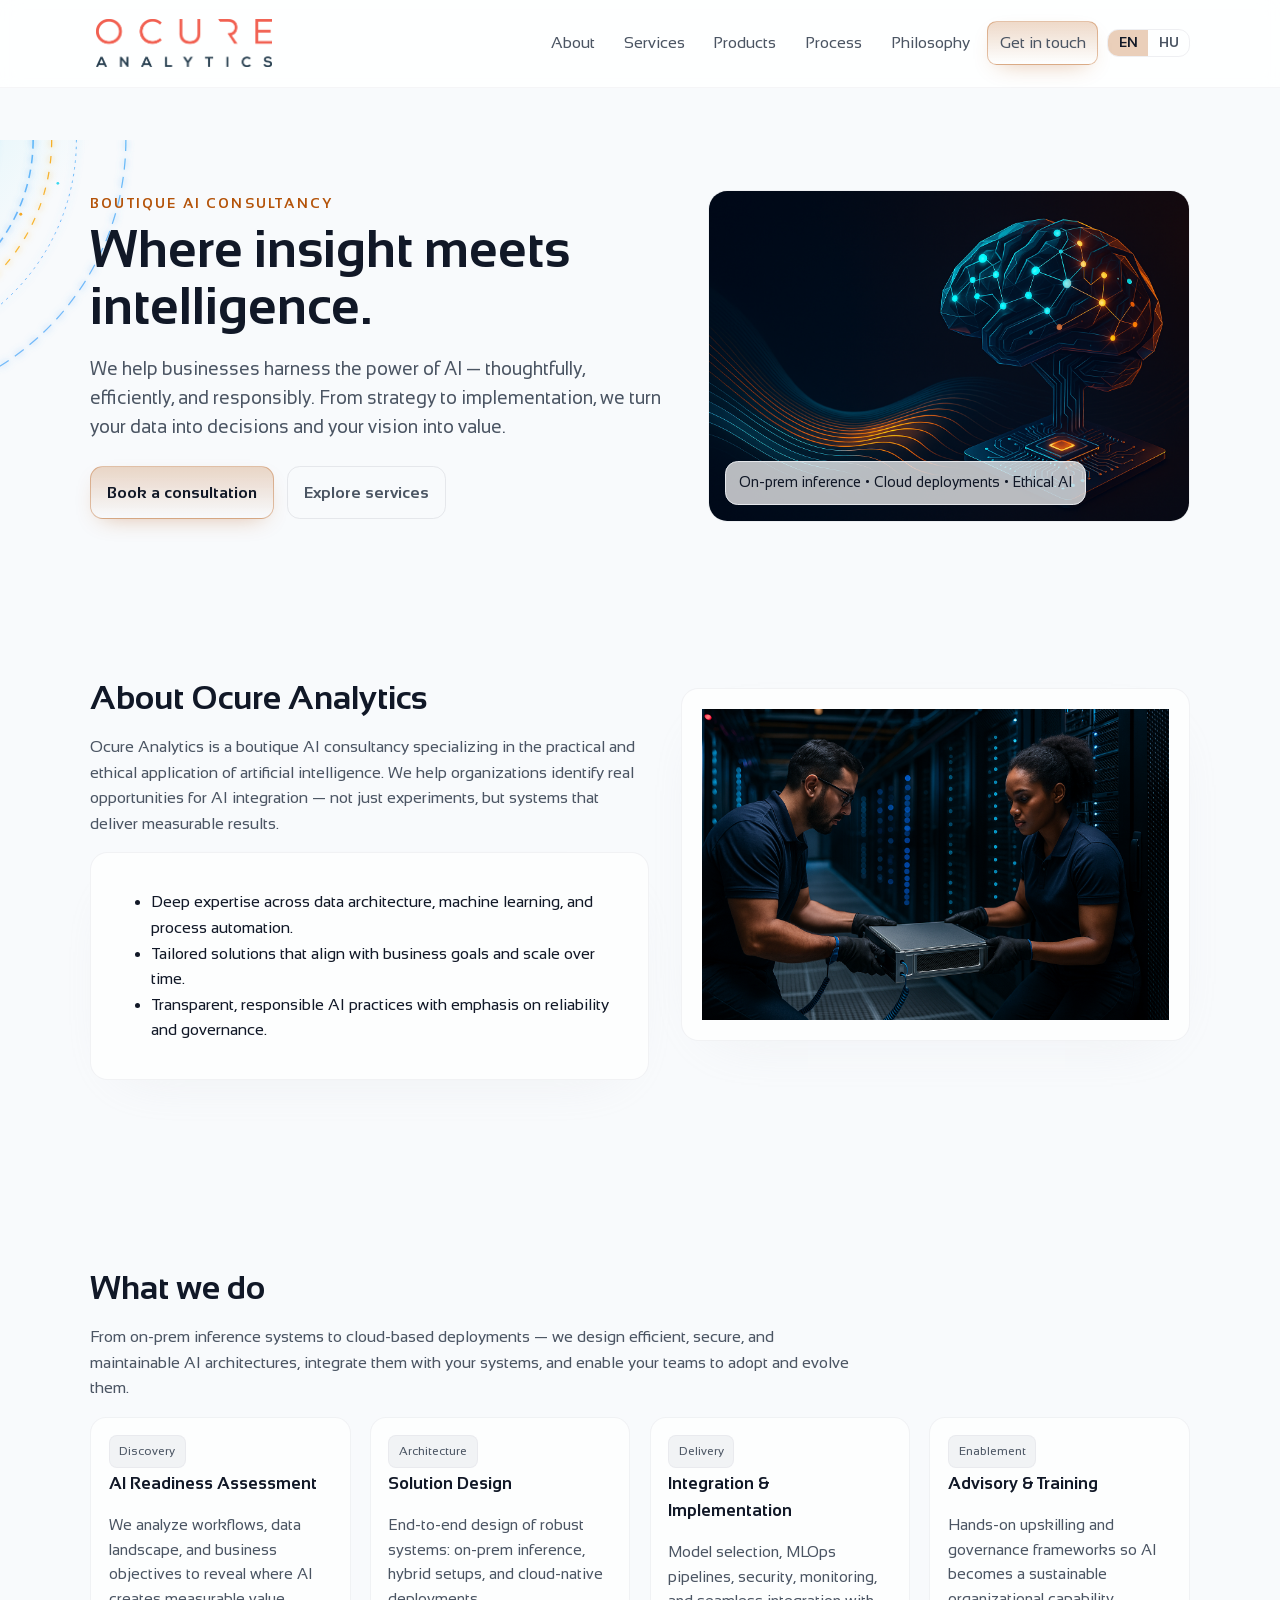
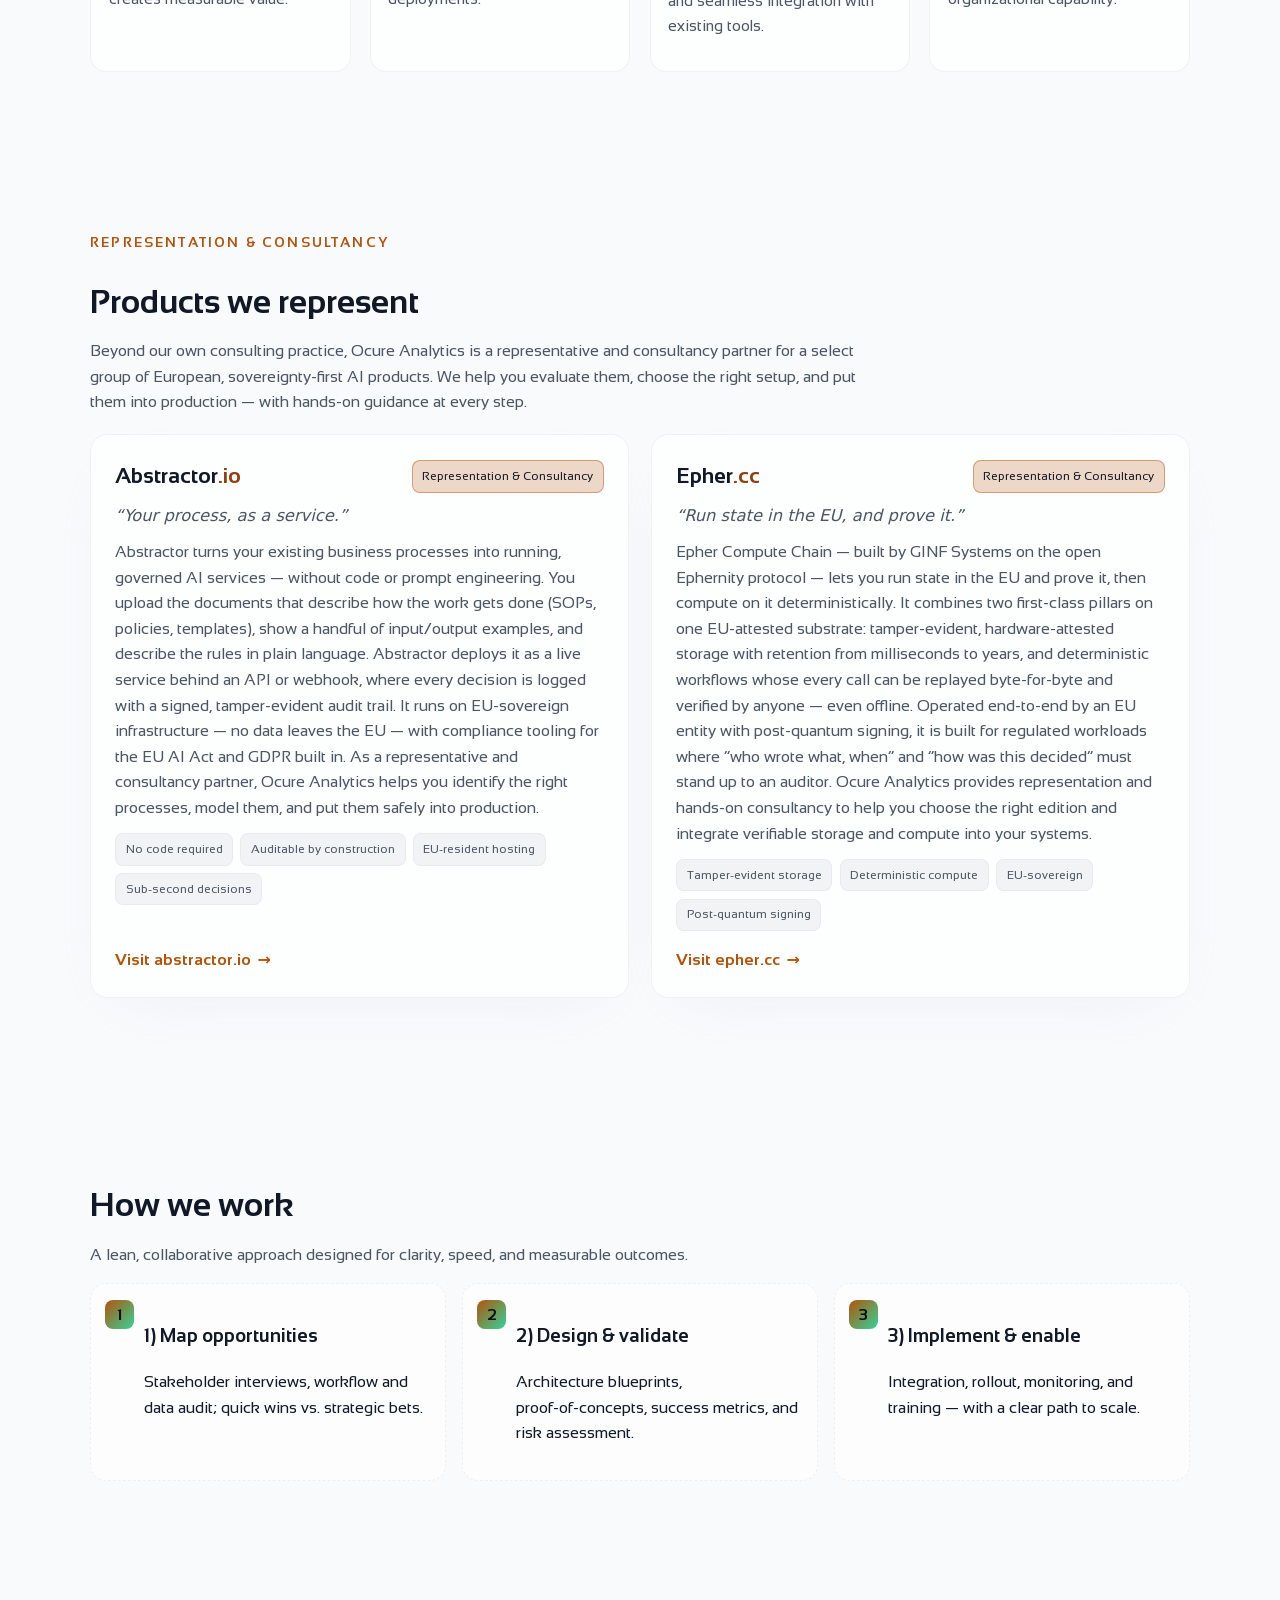
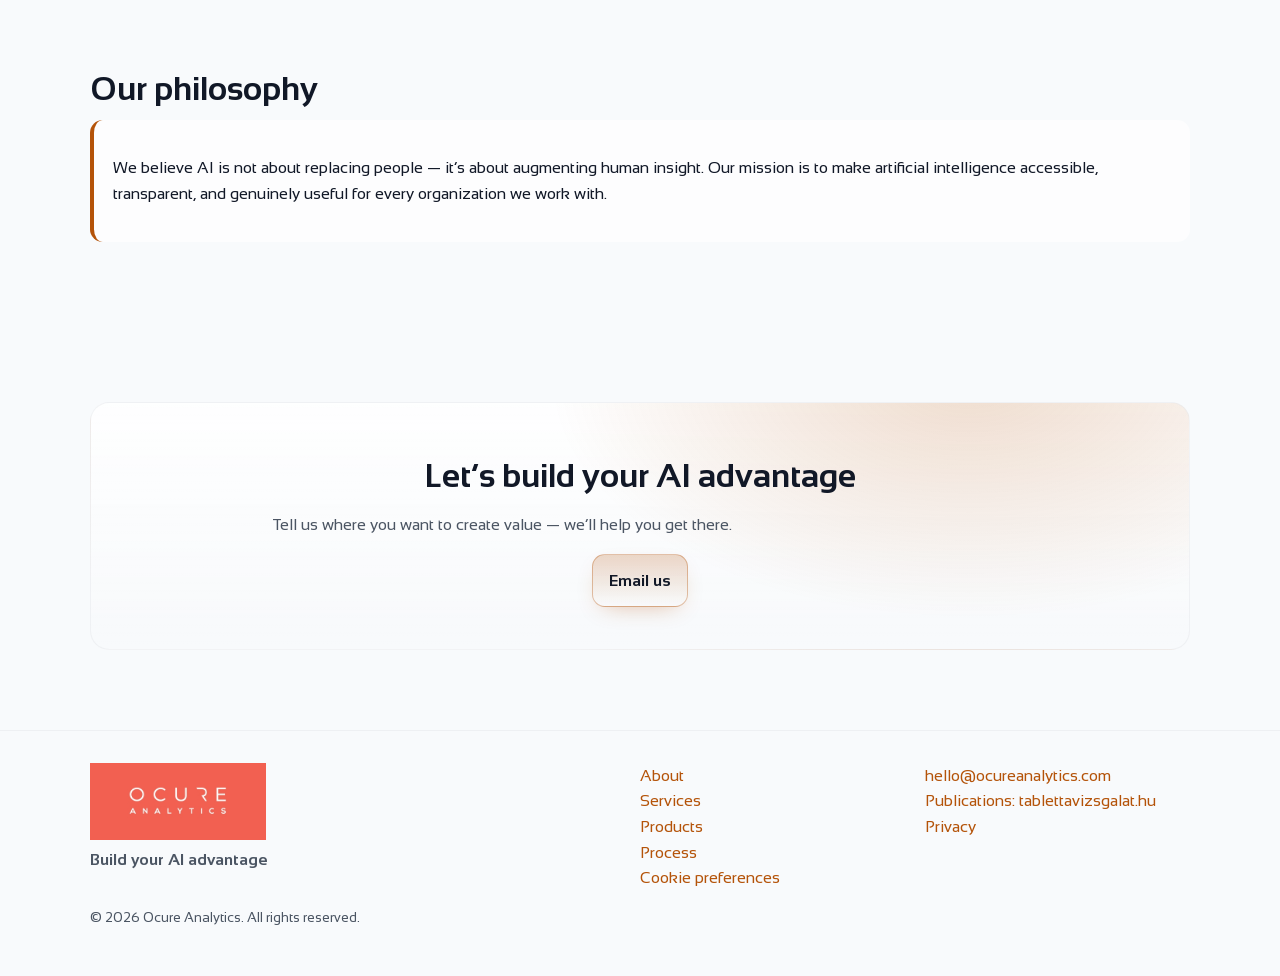
==== commit 01ae62f6: "Redesign landing page: add EU-sovereign product representation, Hungarian i18n with auto-detect lang" ====
--- a/index.html
+++ b/index.html
@@ -3,10 +3,12 @@
     <head>
         <meta charset="utf-8" />
         <meta name="viewport" content="width=device-width, initial-scale=1" />
-        <title>Ocure Analytics — AI Consulting</title>
+        <title data-i18n="meta.title">Ocure Analytics — AI Consulting</title>
         <meta
             name="description"
-            content="Ocure Analytics is a boutique AI consultancy helping companies find, design, and implement high‑value AI solutions — from on‑prem inference to cloud deployments."
+            data-i18n-attr="content"
+            data-i18n="meta.desc"
+            content="Ocure Analytics is a boutique AI consultancy helping companies find, design, and implement high‑value AI solutions — from on‑prem inference to cloud deployments. Official representative for Abstractor and Epher."
         />
         <meta name="theme-color" content="#0f172a" />
         <link rel="icon" href="favicon.png" />
@@ -96,6 +98,13 @@
                 width: min(1100px, 92vw);
                 margin-inline: auto;
             }
+            .eyebrow {
+                text-transform: uppercase;
+                letter-spacing: 0.16em;
+                font-weight: 700;
+                color: var(--accent);
+                font-size: 0.85rem;
+            }
 
             /* ============== Header ============== */
             .header {
@@ -116,7 +125,8 @@
                 display: flex;
                 align-items: center;
                 justify-content: space-between;
-                padding: 0.8rem 0;
+                padding: 0.6rem 0;
+                gap: 1rem;
             }
             .brand {
                 display: flex;
@@ -125,23 +135,17 @@
                 font-weight: 700;
                 letter-spacing: 0.2px;
                 color: var(--text);
-            }
-            .brand-mark {
-                width: 28px;
-                height: 28px;
-                border-radius: 8px;
-                background: linear-gradient(
-                    135deg,
-                    var(--accent) 10%,
-                    var(--ok) 90%
-                );
-                box-shadow: 0 2px 10px
-                    color-mix(in oklab, var(--accent) 30%, transparent);
+                flex-shrink: 0;
+            }
+            .nav-right {
+                display: flex;
+                align-items: center;
+                gap: 0.6rem;
             }
 
             .nav-links {
                 display: flex;
-                gap: 1rem;
+                gap: 0.4rem;
                 align-items: center;
             }
             .nav-links a {
@@ -152,6 +156,36 @@
             }
             .nav-links a:hover {
                 background: color-mix(in oklab, var(--muted) 50%, transparent);
+                color: var(--text);
+            }
+
+            /* Language switcher */
+            .lang-switch {
+                display: inline-flex;
+                align-items: center;
+                border: 1px solid
+                    color-mix(in oklab, var(--muted) 65%, transparent);
+                border-radius: 0.7rem;
+                overflow: hidden;
+                flex-shrink: 0;
+            }
+            .lang-switch button {
+                appearance: none;
+                border: none;
+                background: transparent;
+                color: var(--text-dim);
+                font: inherit;
+                font-weight: 600;
+                font-size: 0.85rem;
+                padding: 0.4rem 0.65rem;
+                cursor: pointer;
+                line-height: 1;
+            }
+            .lang-switch button[aria-pressed="true"] {
+                background: color-mix(in oklab, var(--accent) 28%, transparent);
+                color: var(--text);
+            }
+            .lang-switch button:hover {
                 color: var(--text);
             }
 
@@ -182,24 +216,6 @@
             .btn:active {
                 transform: translateY(0);
             }
-            .hu {
-                background-image: url("/assets/hu.png");
-                background-size: cover; /* Scales the image to cover the button */
-                background-position: center; /* Centers the image */
-                background-repeat: no-repeat; /* Prevents repeating */
-                display: inline-flex;
-                align-items: center;
-                justify-content: center;
-                gap: 0.5rem;
-                padding: 0.8rem 1rem;
-                border-radius: 0.8rem;
-                font-weight: 600;
-                border: 1px solid
-                    color-mix(in oklab, var(--accent) 35%, transparent);
-                color: var(--text);
-                box-shadow: 0 8px 24px -12px
-                    color-mix(in oklab, var(--accent) 45%, transparent);
-            }
 
             /* Mobile menu */
             .menu-toggle {
@@ -208,21 +224,25 @@
                 border: none;
                 color: var(--text);
                 font-size: 1.4rem;
-            }
-            @media (max-width: 900px) {
+                cursor: pointer;
+            }
+            @media (max-width: 980px) {
                 .nav-links {
                     display: none;
                     position: absolute;
-                    inset: auto 1rem 1rem 1rem;
+                    inset: auto 1rem auto 1rem;
+                    top: 100%;
+                    margin-top: 0.5rem;
                     flex-direction: column;
+                    align-items: stretch;
                     background: var(--surface);
                     border: 1px solid var(--muted);
-                    padding: 1rem;
+                    padding: 0.75rem;
                     border-radius: 1rem;
+                    box-shadow: 0 24px 60px -30px rgba(0, 0, 0, 0.6);
                 }
                 .nav-links.open {
                     display: flex;
-                    position: sticky;
                 }
                 .menu-toggle {
                     display: inline-flex;
@@ -247,13 +267,6 @@
                 }
             }
 
-            .eyebrow {
-                text-transform: uppercase;
-                letter-spacing: 0.16em;
-                font-weight: 700;
-                color: var(--accent);
-                font-size: 0.85rem;
-            }
             h1 {
                 margin: 0.4rem 0 1rem;
                 font-weight: 800;
@@ -307,24 +320,6 @@
                 font-size: 0.9rem;
             }
 
-            /* ============== Logos / social proof ============== */
-            .logo-row {
-                display: grid;
-                grid-template-columns: repeat(5, 1fr);
-                gap: 1.2rem;
-                align-items: center;
-                opacity: 0.85;
-            }
-            .logo {
-                height: 28px;
-                filter: contrast(0.85) grayscale(1) opacity(0.8);
-            }
-            @media (max-width: 800px) {
-                .logo-row {
-                    grid-template-columns: repeat(3, 1fr);
-                }
-            }
-
             /* ============== Sections ============== */
             section {
                 padding: clamp(3rem, 7vw, 5rem) 0;
@@ -409,6 +404,92 @@
                 color: var(--text-dim);
                 border: 1px solid
                     color-mix(in oklab, var(--muted) 65%, transparent);
+            }
+            .badge.accent {
+                background: color-mix(in oklab, var(--accent) 22%, transparent);
+                border-color: color-mix(
+                    in oklab,
+                    var(--accent) 45%,
+                    transparent
+                );
+                color: var(--text);
+            }
+
+            /* Products / Representation */
+            .products {
+                display: grid;
+                grid-template-columns: repeat(2, 1fr);
+                gap: 1.4rem;
+                margin-top: 1.2rem;
+            }
+            @media (max-width: 900px) {
+                .products {
+                    grid-template-columns: 1fr;
+                }
+            }
+            .product {
+                display: flex;
+                flex-direction: column;
+                gap: 0.6rem;
+                padding: 1.5rem;
+                border-radius: 1.1rem;
+                border: 1px solid
+                    color-mix(in oklab, var(--muted) 55%, transparent);
+                background: color-mix(
+                    in oklab,
+                    var(--surface) 72%,
+                    transparent
+                );
+                box-shadow: 0 20px 60px -35px
+                    color-mix(in oklab, var(--muted) 75%, transparent);
+            }
+            .product-head {
+                display: flex;
+                align-items: center;
+                justify-content: space-between;
+                gap: 0.8rem;
+                flex-wrap: wrap;
+            }
+            .product-name {
+                font-size: 1.35rem;
+                font-weight: 800;
+                margin: 0;
+            }
+            .product-name .dot {
+                color: var(--accent-strong);
+            }
+            .product p {
+                color: var(--text-dim);
+                margin: 0;
+            }
+            .product-tagline {
+                font-style: italic;
+                color: var(--accent);
+                font-size: 1.02rem;
+                margin: 0;
+            }
+            .product-tags {
+                display: flex;
+                flex-wrap: wrap;
+                gap: 0.45rem;
+                margin-top: 0.2rem;
+            }
+            .product-foot {
+                margin-top: auto;
+                padding-top: 0.4rem;
+            }
+            .product-link {
+                display: inline-flex;
+                align-items: center;
+                gap: 0.4rem;
+                font-weight: 600;
+            }
+            .product-link::after {
+                content: "→";
+                transition: transform 0.15s ease;
+            }
+            .product-link:hover::after {
+                transform: translateX(3px);
             }
 
             /* Process */
@@ -518,95 +599,6 @@
                     animation: none !important;
                 }
             }
-
-            /* Cookie banner */
-            .cookie-banner {
-                position: fixed;
-                inset: auto 1rem 1rem 1rem;
-                z-index: 1000;
-                display: none;
-                gap: 0.9rem;
-                align-items: center;
-                justify-content: space-between;
-                flex-wrap: wrap;
-                background: color-mix(
-                    in oklab,
-                    var(--surface) 92%,
-                    transparent
-                );
-                border: 1px solid
-                    color-mix(in oklab, var(--muted) 55%, transparent);
-                border-radius: 1rem;
-                padding: 1rem;
-            }
-            .cookie-actions {
-                display: flex;
-                gap: 0.5rem;
-                flex-wrap: wrap;
-            }
-            .btn {
-                display: inline-flex;
-                align-items: center;
-                gap: 0.4rem;
-                padding: 0.55rem 0.8rem;
-                border-radius: 0.6rem;
-                border: 1px solid
-                    color-mix(in oklab, var(--accent) 35%, transparent);
-                background: linear-gradient(
-                    180deg,
-                    color-mix(in oklab, var(--accent) 18%, transparent) 0%,
-                    transparent
-                );
-                color: var(--text);
-                font-weight: 600;
-            }
-            .btn.secondary {
-                border-color: color-mix(
-                    in oklab,
-                    var(--muted) 60%,
-                    transparent
-                );
-                background: transparent;
-                color: var(--text-dim);
-            }
-            .btn.link {
-                border: none;
-                background: none;
-                padding: 0.2rem 0.3rem;
-            }
-
-            /* Preferences modal */
-            .modal-backdrop {
-                position: fixed;
-                inset: 0;
-                background: color-mix(in oklab, #000 60%, transparent);
-                display: none;
-                z-index: 1001;
-            }
-            .modal {
-                position: fixed;
-                inset: 50% auto auto 50%;
-                transform: translate(-50%, -50%);
-                width: min(680px, 92vw);
-                display: none;
-                background: var(--surface);
-                border: 1px solid var(--muted);
-                border-radius: 1rem;
-                padding: 1rem;
-                z-index: 1002;
-            }
-            .modal h3 {
-                margin: 0.2rem 0 0.6rem;
-            }
-            .switch {
-                display: flex;
-                align-items: center;
-                gap: 0.5rem;
-            }
-            .switch input {
-                width: 1.2rem;
-                height: 1.2rem;
-            }
         </style>
         <link href="assets/themes.css" rel="stylesheet" />
     </head>
@@ -618,10 +610,53 @@
                     <img
                         src="assets/logo.png"
                         alt="Ocure Analytics logo"
-                        style="width: 12em; margin: 1em"
+                        style="width: 11em; margin: 0.6em 0.4em"
                     />
                 </a>
-                <nav aria-label="Primary">
+                <div class="nav-right">
+                    <nav aria-label="Primary">
+                        <div class="nav-links" id="menu">
+                            <a href="#about" data-i18n="nav.about">About</a>
+                            <a href="#services" data-i18n="nav.services"
+                                >Services</a
+                            >
+                            <a href="#products" data-i18n="nav.products"
+                                >Products</a
+                            >
+                            <a href="#process" data-i18n="nav.process"
+                                >Process</a
+                            >
+                            <a href="#philosophy" data-i18n="nav.philosophy"
+                                >Philosophy</a
+                            >
+                            <a
+                                href="#contact"
+                                class="btn"
+                                data-i18n="nav.contact"
+                                >Get in touch</a
+                            >
+                        </div>
+                    </nav>
+                    <div
+                        class="lang-switch"
+                        role="group"
+                        aria-label="Language selector"
+                    >
+                        <button
+                            type="button"
+                            data-lang="en"
+                            aria-pressed="true"
+                        >
+                            EN
+                        </button>
+                        <button
+                            type="button"
+                            data-lang="hu"
+                            aria-pressed="false"
+                        >
+                            HU
+                        </button>
+                    </div>
                     <button
                         class="menu-toggle"
                         aria-controls="menu"
@@ -631,15 +666,7 @@
                     >
                         ☰
                     </button>
-                    <div class="nav-links" id="menu">
-                        <a href="#about">About</a>
-                        <a href="#services">Services</a>
-                        <a href="#process">Process</a>
-                        <a href="#philosophy">Philosophy</a>
-                        <a href="#contact" class="btn">Get in touch</a>
-                        <!-- =================== coming soon =================== <a href="/hu/" class="hu">Magyar</a>  -->
-                    </div>
-                </nav>
+                </div>
             </div>
         </header>
 
@@ -647,58 +674,55 @@
         <main id="home" class="hero" role="main">
             <div class="container hero-grid">
                 <div>
-                    <div class="eyebrow">Boutique AI Consultancy</div>
-                    <h1>Where insight meets intelligence.</h1>
-                    <p class="lead">
+                    <div class="eyebrow" data-i18n="hero.eyebrow">
+                        Boutique AI Consultancy
+                    </div>
+                    <h1 data-i18n="hero.title">
+                        Where insight meets intelligence.
+                    </h1>
+                    <p class="lead" data-i18n="hero.lead">
                         We help businesses harness the power of AI —
                         thoughtfully, efficiently, and responsibly. From
                         strategy to implementation, we turn your data into
                         decisions and your vision into value.
                     </p>
                     <div class="hero-cta">
-                        <a class="btn" href="#contact">Book a consultation</a>
-                        <a class="btn btn-ghost" href="#services"
+                        <a class="btn" href="#contact" data-i18n="hero.cta1"
+                            >Book a consultation</a
+                        >
+                        <a
+                            class="btn btn-ghost"
+                            href="#services"
+                            data-i18n="hero.cta2"
                             >Explore services</a
                         >
                     </div>
                 </div>
                 <div class="hero-media">
-                    <!-- Replace with your own image → ideally 1600×1100 -->
                     <img
                         src="assets/hero.png"
-                        alt="Abstract data visualization as a placeholder graphic"
+                        alt="Abstract data visualization"
                         loading="eager"
                     />
-                    <div class="media-badge">
+                    <div class="media-badge" data-i18n="hero.badge">
                         On‑prem inference • Cloud deployments • Ethical AI
                     </div>
                 </div>
             </div>
         </main>
 
-        <!-- =================== Logos / Social proof ===================
-  <section aria-label="Client logos">
-    <div class="container">
-      <div class="card" aria-hidden="true">
-        <div class="logo-row">
-          <img class="logo" src="https://dummyimage.com/160x40/aaa/fff.png&text=CLIENT+1" alt="Client logo placeholder 1" />
-          <img class="logo" src="https://dummyimage.com/160x40/aaa/fff.png&text=CLIENT+2" alt="Client logo placeholder 2" />
-          <img class="logo" src="https://dummyimage.com/160x40/aaa/fff.png&text=CLIENT+3" alt="Client logo placeholder 3" />
-          <img class="logo" src="https://dummyimage.com/160x40/aaa/fff.png&text=CLIENT+4" alt="Client logo placeholder 4" />
-          <img class="logo" src="https://dummyimage.com/160x40/aaa/fff.png&text=CLIENT+5" alt="Client logo placeholder 5" />
-        </div>
-      </div>
-    </div>
-  </section> -->
-
         <!-- =================== About =================== -->
         <section id="about" aria-labelledby="about-title">
             <div class="container split">
                 <div>
-                    <h2 class="section-title" id="about-title">
+                    <h2
+                        class="section-title"
+                        id="about-title"
+                        data-i18n="about.title"
+                    >
                         About Ocure Analytics
                     </h2>
-                    <p class="section-lead">
+                    <p class="section-lead" data-i18n="about.lead">
                         Ocure Analytics is a boutique AI consultancy
                         specializing in the practical and ethical application of
                         artificial intelligence. We help organizations identify
@@ -708,15 +732,15 @@
                     </p>
                     <div class="card" style="margin-top: 1rem">
                         <ul>
-                            <li>
+                            <li data-i18n="about.li1">
                                 Deep expertise across data architecture, machine
                                 learning, and process automation.
                             </li>
-                            <li>
+                            <li data-i18n="about.li2">
                                 Tailored solutions that align with business
                                 goals and scale over time.
                             </li>
-                            <li>
+                            <li data-i18n="about.li3">
                                 Transparent, responsible AI practices with
                                 emphasis on reliability and governance.
                             </li>
@@ -724,10 +748,7 @@
                     </div>
                 </div>
                 <aside class="card" aria-label="About image">
-                    <img
-                        src="assets/about.png"
-                        alt="Engineer at workstation — generic placeholder image"
-                    />
+                    <img src="assets/about.png" alt="Engineer at workstation" />
                 </aside>
             </div>
         </section>
@@ -735,8 +756,14 @@
         <!-- =================== Services =================== -->
         <section id="services" aria-labelledby="services-title">
             <div class="container">
-                <h2 class="section-title" id="services-title">What we do</h2>
-                <p class="section-lead">
+                <h2
+                    class="section-title"
+                    id="services-title"
+                    data-i18n="services.title"
+                >
+                    What we do
+                </h2>
+                <p class="section-lead" data-i18n="services.lead">
                     From on‑prem inference systems to cloud‑based deployments —
                     we design efficient, secure, and maintainable AI
                     architectures, integrate them with your systems, and enable
@@ -745,36 +772,50 @@
 
                 <div class="grid" style="margin-top: 1rem">
                     <article class="service">
-                        <span class="badge">Discovery</span>
-                        <h3>AI Readiness Assessment</h3>
-                        <p>
+                        <span class="badge" data-i18n="services.s1.badge"
+                            >Discovery</span
+                        >
+                        <h3 data-i18n="services.s1.title">
+                            AI Readiness Assessment
+                        </h3>
+                        <p data-i18n="services.s1.body">
                             We analyze workflows, data landscape, and business
                             objectives to reveal where AI creates measurable
                             value.
                         </p>
                     </article>
                     <article class="service">
-                        <span class="badge">Architecture</span>
-                        <h3>Solution Design</h3>
-                        <p>
+                        <span class="badge" data-i18n="services.s2.badge"
+                            >Architecture</span
+                        >
+                        <h3 data-i18n="services.s2.title">Solution Design</h3>
+                        <p data-i18n="services.s2.body">
                             End‑to‑end design of robust systems: on‑prem
                             inference, hybrid setups, and cloud‑native
                             deployments.
                         </p>
                     </article>
                     <article class="service">
-                        <span class="badge">Delivery</span>
-                        <h3>Integration & Implementation</h3>
-                        <p>
+                        <span class="badge" data-i18n="services.s3.badge"
+                            >Delivery</span
+                        >
+                        <h3 data-i18n="services.s3.title">
+                            Integration & Implementation
+                        </h3>
+                        <p data-i18n="services.s3.body">
                             Model selection, MLOps pipelines, security,
                             monitoring, and seamless integration with existing
                             tools.
                         </p>
                     </article>
                     <article class="service">
-                        <span class="badge">Enablement</span>
-                        <h3>Advisory & Training</h3>
-                        <p>
+                        <span class="badge" data-i18n="services.s4.badge"
+                            >Enablement</span
+                        >
+                        <h3 data-i18n="services.s4.title">
+                            Advisory & Training
+                        </h3>
+                        <p data-i18n="services.s4.body">
                             Hands‑on upskilling and governance frameworks so AI
                             becomes a sustainable organizational capability.
                         </p>
@@ -783,33 +824,191 @@
             </div>
         </section>
 
+        <!-- =================== Products / Representation =================== -->
+        <section id="products" aria-labelledby="products-title">
+            <div class="container">
+                <div class="eyebrow" data-i18n="products.eyebrow">
+                    Representation & Consultancy
+                </div>
+                <h2
+                    class="section-title"
+                    id="products-title"
+                    data-i18n="products.title"
+                >
+                    Products we represent
+                </h2>
+                <p class="section-lead" data-i18n="products.lead">
+                    Beyond our own consulting practice, Ocure Analytics is a
+                    representative and consultancy partner for a select group of
+                    European, sovereignty‑first AI products. We help you evaluate
+                    them, choose the right setup, and put them into production —
+                    with hands‑on guidance at every step.
+                </p>
+
+                <div class="products">
+                    <article class="product">
+                        <div class="product-head">
+                            <h3 class="product-name">
+                                Abstractor<span class="dot">.io</span>
+                            </h3>
+                            <span
+                                class="badge accent"
+                                data-i18n="products.abstractor.badge"
+                                >Representation & Consultancy</span
+                            >
+                        </div>
+                        <p
+                            class="product-tagline"
+                            data-i18n="products.abstractor.tagline"
+                        >
+                            “Your process, as a service.”
+                        </p>
+                        <p data-i18n="products.abstractor.body">
+                            Abstractor turns your existing business processes
+                            into running, governed AI services — without code or
+                            prompt engineering. You upload the documents that
+                            describe how the work gets done (SOPs, policies,
+                            templates), show a handful of input/output examples,
+                            and describe the rules in plain language. Abstractor
+                            deploys it as a live service behind an API or
+                            webhook, where every decision is logged with a
+                            signed, tamper‑evident audit trail. It runs on
+                            EU‑sovereign infrastructure — no data leaves the EU —
+                            with compliance tooling for the EU AI Act and GDPR
+                            built in. As a representative and consultancy
+                            partner, Ocure Analytics helps you identify the right
+                            processes, model them, and put them safely into
+                            production.
+                        </p>
+                        <div class="product-tags">
+                            <span class="badge" data-i18n="products.abstractor.f1"
+                                >No code required</span
+                            >
+                            <span class="badge" data-i18n="products.abstractor.f2"
+                                >Auditable by construction</span
+                            >
+                            <span class="badge" data-i18n="products.abstractor.f3"
+                                >EU‑resident hosting</span
+                            >
+                            <span class="badge" data-i18n="products.abstractor.f4"
+                                >Sub‑second decisions</span
+                            >
+                        </div>
+                        <div class="product-foot">
+                            <a
+                                class="product-link"
+                                href="https://abstractor.io/"
+                                target="_blank"
+                                rel="noopener"
+                                data-i18n="products.abstractor.link"
+                                >Visit abstractor.io</a
+                            >
+                        </div>
+                    </article>
+
+                    <article class="product">
+                        <div class="product-head">
+                            <h3 class="product-name">
+                                Epher<span class="dot">.cc</span>
+                            </h3>
+                            <span
+                                class="badge accent"
+                                data-i18n="products.epher.badge"
+                                >Representation & Consultancy</span
+                            >
+                        </div>
+                        <p
+                            class="product-tagline"
+                            data-i18n="products.epher.tagline"
+                        >
+                            “Run state in the EU, and prove it.”
+                        </p>
+                        <p data-i18n="products.epher.body">
+                            Epher Compute Chain — built by GINF Systems on the
+                            open Ephernity protocol — lets you run state in the
+                            EU and prove it, then compute on it deterministically.
+                            It combines two first‑class pillars on one EU‑attested
+                            substrate: tamper‑evident, hardware‑attested storage
+                            with retention from milliseconds to years, and
+                            deterministic workflows whose every call can be
+                            replayed byte‑for‑byte and verified by anyone — even
+                            offline. Operated end‑to‑end by an EU entity with
+                            post‑quantum signing, it is built for regulated
+                            workloads where “who wrote what, when” and “how was
+                            this decided” must stand up to an auditor. Ocure
+                            Analytics provides representation and hands‑on
+                            consultancy to help you choose the right edition and
+                            integrate verifiable storage and compute into your
+                            systems.
+                        </p>
+                        <div class="product-tags">
+                            <span class="badge" data-i18n="products.epher.f1"
+                                >Tamper‑evident storage</span
+                            >
+                            <span class="badge" data-i18n="products.epher.f2"
+                                >Deterministic compute</span
+                            >
+                            <span class="badge" data-i18n="products.epher.f3"
+                                >EU‑sovereign</span
+                            >
+                            <span class="badge" data-i18n="products.epher.f4"
+                                >Post‑quantum signing</span
+                            >
+                        </div>
+                        <div class="product-foot">
+                            <a
+                                class="product-link"
+                                href="https://epher.cc/"
+                                target="_blank"
+                                rel="noopener"
+                                data-i18n="products.epher.link"
+                                >Visit epher.cc</a
+                            >
+                        </div>
+                    </article>
+                </div>
+            </div>
+        </section>
+
         <!-- =================== Process =================== -->
         <section id="process" aria-labelledby="process-title">
             <div class="container">
-                <h2 class="section-title" id="process-title">How we work</h2>
-                <p class="section-lead">
+                <h2
+                    class="section-title"
+                    id="process-title"
+                    data-i18n="process.title"
+                >
+                    How we work
+                </h2>
+                <p class="section-lead" data-i18n="process.lead">
                     A lean, collaborative approach designed for clarity, speed,
                     and measurable outcomes.
                 </p>
 
                 <div class="steps" style="margin-top: 1rem">
                     <div class="step">
-                        <h3>1) Map opportunities</h3>
-                        <p>
+                        <h3 data-i18n="process.p1.title">
+                            1) Map opportunities
+                        </h3>
+                        <p data-i18n="process.p1.body">
                             Stakeholder interviews, workflow and data audit;
                             quick wins vs. strategic bets.
                         </p>
                     </div>
                     <div class="step">
-                        <h3>2) Design & validate</h3>
-                        <p>
+                        <h3 data-i18n="process.p2.title">
+                            2) Design & validate
+                        </h3>
+                        <p data-i18n="process.p2.body">
                             Architecture blueprints, proof‑of‑concepts, success
                             metrics, and risk assessment.
                         </p>
                     </div>
                     <div class="step">
-                        <h3>3) Implement & enable</h3>
-                        <p>
+                        <h3 data-i18n="process.p3.title">
+                            3) Implement & enable
+                        </h3>
+                        <p data-i18n="process.p3.body">
                             Integration, rollout, monitoring, and training —
                             with a clear path to scale.
                         </p>
@@ -821,11 +1020,15 @@
         <!-- =================== Philosophy =================== -->
         <section id="philosophy" aria-labelledby="philosophy-title">
             <div class="container">
-                <h2 class="section-title" id="philosophy-title">
+                <h2
+                    class="section-title"
+                    id="philosophy-title"
+                    data-i18n="philosophy.title"
+                >
                     Our philosophy
                 </h2>
                 <blockquote>
-                    <p>
+                    <p data-i18n="philosophy.quote">
                         We believe AI is not about replacing people — it’s about
                         augmenting human insight. Our mission is to make
                         artificial intelligence accessible, transparent, and
@@ -839,10 +1042,14 @@
         <section id="contact" aria-labelledby="contact-title">
             <div class="container">
                 <div class="cta">
-                    <h2 class="section-title" id="contact-title">
+                    <h2
+                        class="section-title"
+                        id="contact-title"
+                        data-i18n="contact.title"
+                    >
                         Let’s build your AI advantage
                     </h2>
-                    <p class="section-lead">
+                    <p class="section-lead" data-i18n="contact.lead">
                         Tell us where you want to create value — we’ll help you
                         get there.
                     </p>
@@ -851,83 +1058,13 @@
                             class="btn"
                             href="mailto:hello@ocureanalytics.com"
                             aria-label="Email Ocure Analytics"
+                            data-i18n="contact.email"
                             >Email us</a
                         >
-                        <span
-                            style="
-                                display: inline-block;
-                                margin: 0 0.6rem;
-                                color: var(--text-dim);
-                            "
-                            >or</span
-                        >
-                        <!-- not yet -- <a class="btn btn-ghost" href="#" aria-label="Schedule a call">Schedule a call</a>  -->
                     </p>
                 </div>
             </div>
         </section>
-
-        <!-- Cookie banner -->
-        <div
-            class="cookie-banner"
-            id="cookieBanner"
-            role="dialog"
-            aria-live="polite"
-        >
-            <div style="flex: 1; min-width: 240px">
-                <strong>Cookies on this site</strong>
-                <p style="margin: 0.2rem 0 0; color: var(--text-dim)">
-                    We use essential cookies. With your consent, we may also use
-                    analytics and marketing cookies to improve your experience.
-                </p>
-            </div>
-            <div class="cookie-actions">
-                <button class="btn secondary" id="rejectAll">
-                    Reject non‑essential
-                </button>
-                <button class="btn" id="acceptAll">Accept all</button>
-                <button class="btn link" id="manage">Manage</button>
-            </div>
-        </div>
-
-        <!-- Preferences modal -->
-        <div class="modal-backdrop" id="modalBackdrop" aria-hidden="true"></div>
-        <div
-            class="modal"
-            id="prefsModal"
-            role="dialog"
-            aria-modal="true"
-            aria-labelledby="prefsTitle"
-        >
-            <h3 id="prefsTitle">Cookie preferences</h3>
-            <p style="color: var(--text-dim)">
-                Essential cookies are always on to keep the site working. You
-                can choose the rest.
-            </p>
-            <div class="switch">
-                <input type="checkbox" id="analyticsOpt" /><label
-                    for="analyticsOpt"
-                    >Analytics</label
-                >
-            </div>
-            <div class="switch">
-                <input type="checkbox" id="marketingOpt" /><label
-                    for="marketingOpt"
-                    >Marketing</label
-                >
-            </div>
-            <div
-                style="
-                    margin-top: 1rem;
-                    display: flex;
-                    gap: 0.5rem;
-                    justify-content: flex-end;
-                "
-            >
-                <button class="btn secondary" id="cancelPrefs">Cancel</button>
-                <button class="btn" id="savePrefs">Save</button>
-            </div>
-        </div>
 
         <!-- =================== Footer =================== -->
         <footer role="contentinfo">
@@ -939,15 +1076,27 @@
                         style="width: 11em"
                     />
                     <p style="margin: 0.4rem 0 0">
-                        <strong>Build your AI advantage</strong>
+                        <strong data-i18n="footer.tagline"
+                            >Build your AI advantage</strong
+                        >
                     </p>
                 </div>
                 <div>
-                    <div><a href="#about">About</a></div>
-                    <div><a href="#services">Services</a></div>
-                    <div><a href="#process">Process</a></div>
+                    <div><a href="#about" data-i18n="nav.about">About</a></div>
                     <div>
-                        <a href="#" data-open-cookie-prefs
+                        <a href="#services" data-i18n="nav.services">Services</a>
+                    </div>
+                    <div>
+                        <a href="#products" data-i18n="nav.products">Products</a>
+                    </div>
+                    <div>
+                        <a href="#process" data-i18n="nav.process">Process</a>
+                    </div>
+                    <div>
+                        <a
+                            href="#"
+                            data-open-cookie-prefs
+                            data-i18n="footer.cookies"
                             >Cookie preferences</a
                         >
                     </div>
@@ -959,19 +1108,276 @@
                         >
                     </div>
                     <div>
-                        <a href="https://tablettavizsgalat.hu"
+                        <a
+                            href="https://tablettavizsgalat.hu"
+                            data-i18n="footer.publications"
                             >Publications: tablettavizsgalat.hu</a
                         >
                     </div>
-                    <div><a href="privacy/">Privacy</a></div>
+                    <div>
+                        <a href="privacy/" data-i18n="footer.privacy">Privacy</a>
+                    </div>
                 </div>
             </div>
             <div class="container" style="margin-top: 1rem; font-size: 0.85rem">
-                © <span id="y"></span> Ocure Analytics. All rights reserved.
+                © <span id="y"></span>
+                <span data-i18n="footer.rights"
+                    >Ocure Analytics. All rights reserved.</span
+                >
             </div>
         </footer>
 
         <script>
+            /* ============== Translations ============== */
+            const I18N = {
+                en: {
+                    "meta.title": "Ocure Analytics — AI Consulting",
+                    "meta.desc":
+                        "Ocure Analytics is a boutique AI consultancy helping companies find, design, and implement high‑value AI solutions — from on‑prem inference to cloud deployments. Official representative for Abstractor and Epher.",
+                    "nav.about": "About",
+                    "nav.services": "Services",
+                    "nav.products": "Products",
+                    "nav.process": "Process",
+                    "nav.philosophy": "Philosophy",
+                    "nav.contact": "Get in touch",
+                    "hero.eyebrow": "Boutique AI Consultancy",
+                    "hero.title": "Where insight meets intelligence.",
+                    "hero.lead":
+                        "We help businesses harness the power of AI — thoughtfully, efficiently, and responsibly. From strategy to implementation, we turn your data into decisions and your vision into value.",
+                    "hero.cta1": "Book a consultation",
+                    "hero.cta2": "Explore services",
+                    "hero.badge":
+                        "On‑prem inference • Cloud deployments • Ethical AI",
+                    "about.title": "About Ocure Analytics",
+                    "about.lead":
+                        "Ocure Analytics is a boutique AI consultancy specializing in the practical and ethical application of artificial intelligence. We help organizations identify real opportunities for AI integration — not just experiments, but systems that deliver measurable results.",
+                    "about.li1":
+                        "Deep expertise across data architecture, machine learning, and process automation.",
+                    "about.li2":
+                        "Tailored solutions that align with business goals and scale over time.",
+                    "about.li3":
+                        "Transparent, responsible AI practices with emphasis on reliability and governance.",
+                    "services.title": "What we do",
+                    "services.lead":
+                        "From on‑prem inference systems to cloud‑based deployments — we design efficient, secure, and maintainable AI architectures, integrate them with your systems, and enable your teams to adopt and evolve them.",
+                    "services.s1.badge": "Discovery",
+                    "services.s1.title": "AI Readiness Assessment",
+                    "services.s1.body":
+                        "We analyze workflows, data landscape, and business objectives to reveal where AI creates measurable value.",
+                    "services.s2.badge": "Architecture",
+                    "services.s2.title": "Solution Design",
+                    "services.s2.body":
+                        "End‑to‑end design of robust systems: on‑prem inference, hybrid setups, and cloud‑native deployments.",
+                    "services.s3.badge": "Delivery",
+                    "services.s3.title": "Integration & Implementation",
+                    "services.s3.body":
+                        "Model selection, MLOps pipelines, security, monitoring, and seamless integration with existing tools.",
+                    "services.s4.badge": "Enablement",
+                    "services.s4.title": "Advisory & Training",
+                    "services.s4.body":
+                        "Hands‑on upskilling and governance frameworks so AI becomes a sustainable organizational capability.",
+                    "products.eyebrow": "Representation & Consultancy",
+                    "products.title": "Products we represent",
+                    "products.lead":
+                        "Beyond our own consulting practice, Ocure Analytics is a representative and consultancy partner for a select group of European, sovereignty‑first AI products. We help you evaluate them, choose the right setup, and put them into production — with hands‑on guidance at every step.",
+                    "products.abstractor.badge": "Representation & Consultancy",
+                    "products.abstractor.tagline": "“Your process, as a service.”",
+                    "products.abstractor.body":
+                        "Abstractor turns your existing business processes into running, governed AI services — without code or prompt engineering. You upload the documents that describe how the work gets done (SOPs, policies, templates), show a handful of input/output examples, and describe the rules in plain language. Abstractor deploys it as a live service behind an API or webhook, where every decision is logged with a signed, tamper‑evident audit trail. It runs on EU‑sovereign infrastructure — no data leaves the EU — with compliance tooling for the EU AI Act and GDPR built in. As a representative and consultancy partner, Ocure Analytics helps you identify the right processes, model them, and put them safely into production.",
+                    "products.abstractor.f1": "No code required",
+                    "products.abstractor.f2": "Auditable by construction",
+                    "products.abstractor.f3": "EU‑resident hosting",
+                    "products.abstractor.f4": "Sub‑second decisions",
+                    "products.abstractor.link": "Visit abstractor.io",
+                    "products.epher.badge": "Representation & Consultancy",
+                    "products.epher.tagline": "“Run state in the EU, and prove it.”",
+                    "products.epher.body":
+                        "Epher Compute Chain — built by GINF Systems on the open Ephernity protocol — lets you run state in the EU and prove it, then compute on it deterministically. It combines two first‑class pillars on one EU‑attested substrate: tamper‑evident, hardware‑attested storage with retention from milliseconds to years, and deterministic workflows whose every call can be replayed byte‑for‑byte and verified by anyone — even offline. Operated end‑to‑end by an EU entity with post‑quantum signing, it is built for regulated workloads where “who wrote what, when” and “how was this decided” must stand up to an auditor. Ocure Analytics provides representation and hands‑on consultancy to help you choose the right edition and integrate verifiable storage and compute into your systems.",
+                    "products.epher.f1": "Tamper‑evident storage",
+                    "products.epher.f2": "Deterministic compute",
+                    "products.epher.f3": "EU‑sovereign",
+                    "products.epher.f4": "Post‑quantum signing",
+                    "products.epher.link": "Visit epher.cc",
+                    "process.title": "How we work",
+                    "process.lead":
+                        "A lean, collaborative approach designed for clarity, speed, and measurable outcomes.",
+                    "process.p1.title": "1) Map opportunities",
+                    "process.p1.body":
+                        "Stakeholder interviews, workflow and data audit; quick wins vs. strategic bets.",
+                    "process.p2.title": "2) Design & validate",
+                    "process.p2.body":
+                        "Architecture blueprints, proof‑of‑concepts, success metrics, and risk assessment.",
+                    "process.p3.title": "3) Implement & enable",
+                    "process.p3.body":
+                        "Integration, rollout, monitoring, and training — with a clear path to scale.",
+                    "philosophy.title": "Our philosophy",
+                    "philosophy.quote":
+                        "We believe AI is not about replacing people — it’s about augmenting human insight. Our mission is to make artificial intelligence accessible, transparent, and genuinely useful for every organization we work with.",
+                    "contact.title": "Let’s build your AI advantage",
+                    "contact.lead":
+                        "Tell us where you want to create value — we’ll help you get there.",
+                    "contact.email": "Email us",
+                    "footer.tagline": "Build your AI advantage",
+                    "footer.cookies": "Cookie preferences",
+                    "footer.publications":
+                        "Publications: tablettavizsgalat.hu",
+                    "footer.privacy": "Privacy",
+                    "footer.rights": "Ocure Analytics. All rights reserved.",
+                },
+                hu: {
+                    "meta.title": "Ocure Analytics — MI tanácsadás",
+                    "meta.desc":
+                        "Az Ocure Analytics boutique MI tanácsadó cég. Segítünk megtalálni, megtervezni és bevezetni a magas értékű MI‑megoldásokat — az on‑prem inferenciától a felhőalapú rendszerekig. Az Abstractor és az Epher hivatalos képviselője.",
+                    "nav.about": "Rólunk",
+                    "nav.services": "Szolgáltatások",
+                    "nav.products": "Termékek",
+                    "nav.process": "Módszerünk",
+                    "nav.philosophy": "Filozófiánk",
+                    "nav.contact": "Kapcsolat",
+                    "hero.eyebrow": "Boutique MI tanácsadás",
+                    "hero.title": "Ahol az elemzés találkozik az intelligenciával.",
+                    "hero.lead":
+                        "Segítünk a vállalatoknak átgondoltan, hatékonyan és felelősen kiaknázni a mesterséges intelligenciát. A stratégiától a megvalósításig — adatból döntést, vízióból értéket teremtünk.",
+                    "hero.cta1": "Konzultáció foglalása",
+                    "hero.cta2": "Szolgáltatások megtekintése",
+                    "hero.badge":
+                        "On‑prem inferencia • Felhőalapú rendszerek • Etikus MI",
+                    "about.title": "Az Ocure Analytics‑ről",
+                    "about.lead":
+                        "Az Ocure Analytics boutique MI tanácsadó cég, amely a mesterséges intelligencia gyakorlati és etikus alkalmazására specializálódott. Abban segítünk a szervezeteknek, hogy azonosítsák az MI‑integráció valódi lehetőségeit — nem csupán kísérleteket, hanem mérhető eredményt hozó rendszereket.",
+                    "about.li1":
+                        "Mély szakértelem adatarchitektúrában, gépi tanulásban és folyamatautomatizálásban.",
+                    "about.li2":
+                        "Az üzleti célokhoz illeszkedő, idővel skálázható, testre szabott megoldások.",
+                    "about.li3":
+                        "Átlátható, felelős MI‑gyakorlatok, a megbízhatóságra és a governance‑re helyezve a hangsúlyt.",
+                    "services.title": "Amivel foglalkozunk",
+                    "services.lead":
+                        "Az on‑prem inferencia rendszerektől a felhőalapú megoldásokig — hatékony, biztonságos és fenntartható MI‑architektúrákat tervezünk, integráljuk őket meglévő rendszereivel, és felkészítjük csapatait a használatukra és továbbfejlesztésükre.",
+                    "services.s1.badge": "Felmérés",
+                    "services.s1.title": "MI‑érettségi felmérés",
+                    "services.s1.body":
+                        "Elemezzük a folyamatokat, az adatkörnyezetet és az üzleti célokat, hogy feltárjuk, hol teremt mérhető értéket az MI.",
+                    "services.s2.badge": "Architektúra",
+                    "services.s2.title": "Megoldástervezés",
+                    "services.s2.body":
+                        "Robusztus rendszerek teljes körű tervezése: on‑prem inferencia, hibrid felállás és felhő‑native megoldások.",
+                    "services.s3.badge": "Megvalósítás",
+                    "services.s3.title": "Integráció és bevezetés",
+                    "services.s3.body":
+                        "Modellválasztás, MLOps folyamatok, biztonság, monitorozás és zökkenőmentes illesztés a meglévő eszközökhöz.",
+                    "services.s4.badge": "Képességépítés",
+                    "services.s4.title": "Tanácsadás és tréning",
+                    "services.s4.body":
+                        "Gyakorlati tudásátadás és governance‑keretek, hogy az MI tartós szervezeti képességgé váljon.",
+                    "products.eyebrow": "Képviselet és tanácsadás",
+                    "products.title": "Az általunk képviselt termékek",
+                    "products.lead":
+                        "Tanácsadói tevékenységünkön túl az Ocure Analytics képviselője és tanácsadó partnere néhány európai, szuverenitásra épülő MI‑terméknek. Segítünk kiértékelni őket, kiválasztani a megfelelő felállást, és éles üzembe állítani — gyakorlati támogatással minden lépésnél.",
+                    "products.abstractor.badge": "Képviselet és tanácsadás",
+                    "products.abstractor.tagline": "„A folyamata, szolgáltatásként.”",
+                    "products.abstractor.body":
+                        "Az Abstractor a meglévő üzleti folyamatait alakítja működő, szabályozott MI‑szolgáltatásokká — kód és prompt‑mérnökösködés nélkül. Feltölti a dokumentumokat, amelyek leírják, hogyan végzik a munkát (eljárásrendek, szabályzatok, sablonok), bemutat néhány bemenet–kimenet példát, és közönséges nyelven leírja a szabályokat. Az Abstractor mindezt élő szolgáltatásként telepíti egy API vagy webhook mögé, ahol minden döntést aláírt, manipulációállóan naplózott audit‑nyom rögzít. EU‑szuverén infrastruktúrán fut — egyetlen adat sem hagyja el az EU‑t —, beépített megfelelőségi eszközökkel az EU AI Act‑hez és a GDPR‑hez. Képviselőként és tanácsadó partnerként az Ocure Analytics segít azonosítani a megfelelő folyamatokat, modellezni azokat, és biztonságosan éles üzembe állítani.",
+                    "products.abstractor.f1": "Nem igényel kódolást",
+                    "products.abstractor.f2": "Eleve auditálható",
+                    "products.abstractor.f3": "EU‑n belüli tárhely",
+                    "products.abstractor.f4": "Másodperc alatti döntések",
+                    "products.abstractor.link": "Tovább: abstractor.io",
+                    "products.epher.badge": "Képviselet és tanácsadás",
+                    "products.epher.tagline": "„Tárolja az állapotát az EU‑ban — és bizonyítsa is.”",
+                    "products.epher.body":
+                        "Az Epher Compute Chain — amelyet a GINF Systems épített a nyílt Ephernity protokollra — lehetővé teszi, hogy az állapotát az EU‑ban tárolja és bizonyíthatóan kezelje, majd determinisztikusan számoljon rajta. Két egyenrangú pillért egyesít egyetlen EU‑tanúsított alapon: manipulációálló, hardveresen tanúsított tárolást, amelynek megőrzési ideje az ezredmásodperctől az évekig terjed, valamint determinisztikus munkafolyamatokat, amelyek minden hívása bájtról bájtra visszajátszható, és bárki — akár offline is — ellenőrizheti. Egy EU‑s entitás üzemelteti végponttól végpontig, poszt‑kvantum aláírással, és olyan szabályozott terhelésekre készült, ahol a „ki, mit, mikor írt” és a „hogyan született ez a döntés” kérdéseknek egy auditor előtt is meg kell állniuk. Az Ocure Analytics képviseletet és gyakorlati tanácsadást nyújt a megfelelő kiadás kiválasztásához, valamint az ellenőrizhető tárolás és számítás rendszereibe való integrálásához.",
+                    "products.epher.f1": "Manipulációálló tárolás",
+                    "products.epher.f2": "Determinisztikus számítás",
+                    "products.epher.f3": "EU‑szuverén",
+                    "products.epher.f4": "Poszt‑kvantum aláírás",
+                    "products.epher.link": "Tovább: epher.cc",
+                    "process.title": "Hogyan dolgozunk",
+                    "process.lead":
+                        "Karcsú, együttműködésen alapuló megközelítés a tisztánlátásért, a gyorsaságért és a mérhető eredményekért.",
+                    "process.p1.title": "1) Lehetőségek feltérképezése",
+                    "process.p1.body":
+                        "Stakeholder‑interjúk, folyamat‑ és adataudit; gyors nyereségek kontra stratégiai tétek.",
+                    "process.p2.title": "2) Tervezés és validáció",
+                    "process.p2.body":
+                        "Architektúra‑vázlatok, proof‑of‑concept megoldások, sikermutatók és kockázatelemzés.",
+                    "process.p3.title": "3) Bevezetés és képességátadás",
+                    "process.p3.body":
+                        "Integráció, bevezetés, monitorozás és tréning — egyértelmű skálázási útvonallal.",
+                    "philosophy.title": "Filozófiánk",
+                    "philosophy.quote":
+                        "Hisszük, hogy a mesterséges intelligencia nem az emberek kiváltásáról szól, hanem az emberi megértés megerősítéséről. Célunk, hogy az MI elérhető, átlátható és valóban hasznos legyen minden partnerünk számára.",
+                    "contact.title": "Építsük fel együtt az Ön MI‑előnyét",
+                    "contact.lead":
+                        "Mondja el, hol szeretne értéket teremteni — mi segítünk eljutni oda.",
+                    "contact.email": "Írjon nekünk",
+                    "footer.tagline": "Építse fel MI‑előnyét",
+                    "footer.cookies": "Süti beállítások",
+                    "footer.publications":
+                        "Publikációk: tablettavizsgalat.hu",
+                    "footer.privacy": "Adatvédelem",
+                    "footer.rights":
+                        "Ocure Analytics. Minden jog fenntartva.",
+                },
+            };
+
+            const LANG_KEY = "ocure.lang";
+            const SUPPORTED = ["en", "hu"];
+
+            function resolveInitialLang() {
+                // 1) explicit ?lang= override, 2) stored choice, 3) browser/system language
+                const params = new URLSearchParams(location.search);
+                const q = (params.get("lang") || "").toLowerCase();
+                if (SUPPORTED.includes(q)) return q;
+
+                const stored = localStorage.getItem(LANG_KEY);
+                if (stored && SUPPORTED.includes(stored)) return stored;
+
+                const navLangs = navigator.languages || [navigator.language || ""];
+                if (navLangs.some((l) => (l || "").toLowerCase().startsWith("hu")))
+                    return "hu";
+
+                return "en"; // default
+            }
+
+            function applyLang(lang, persist) {
+                if (!SUPPORTED.includes(lang)) lang = "en";
+                const dict = I18N[lang];
+                document.documentElement.lang = lang;
+
+                document.querySelectorAll("[data-i18n]").forEach((node) => {
+                    const key = node.getAttribute("data-i18n");
+                    const val = dict[key];
+                    if (val === undefined) return;
+                    const attr = node.getAttribute("data-i18n-attr");
+                    if (attr) node.setAttribute(attr, val);
+                    else node.textContent = val;
+                });
+
+                document
+                    .querySelectorAll(".lang-switch button")
+                    .forEach((b) =>
+                        b.setAttribute(
+                            "aria-pressed",
+                            String(b.dataset.lang === lang),
+                        ),
+                    );
+
+                if (persist) localStorage.setItem(LANG_KEY, lang);
+            }
+
+            // Initial render
+            applyLang(resolveInitialLang(), false);
+
+            // Language selector
+            document
+                .querySelectorAll(".lang-switch button")
+                .forEach((b) =>
+                    b.addEventListener("click", () =>
+                        applyLang(b.dataset.lang, true),
+                    ),
+                );
+
             // Mobile menu toggle
             const menu = document.getElementById("menu");
             const toggle = document.getElementById("menuToggle");
